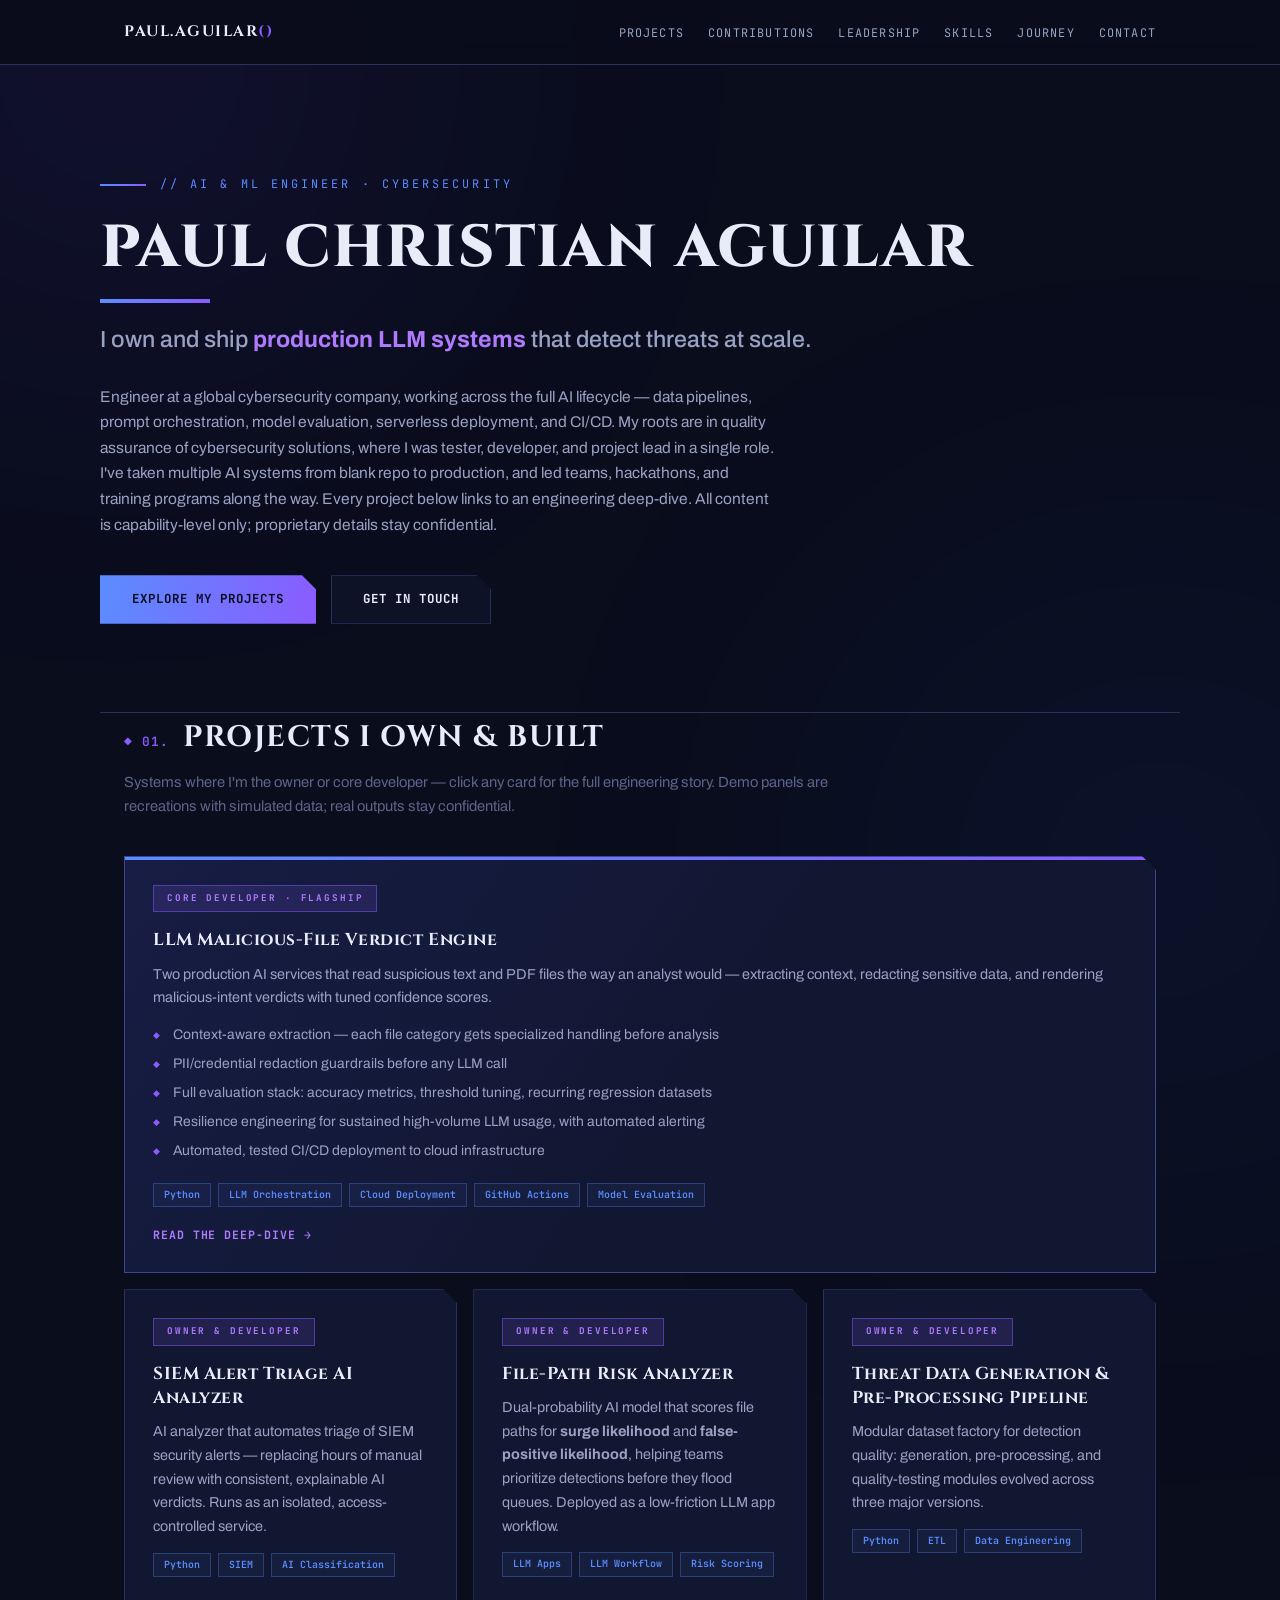
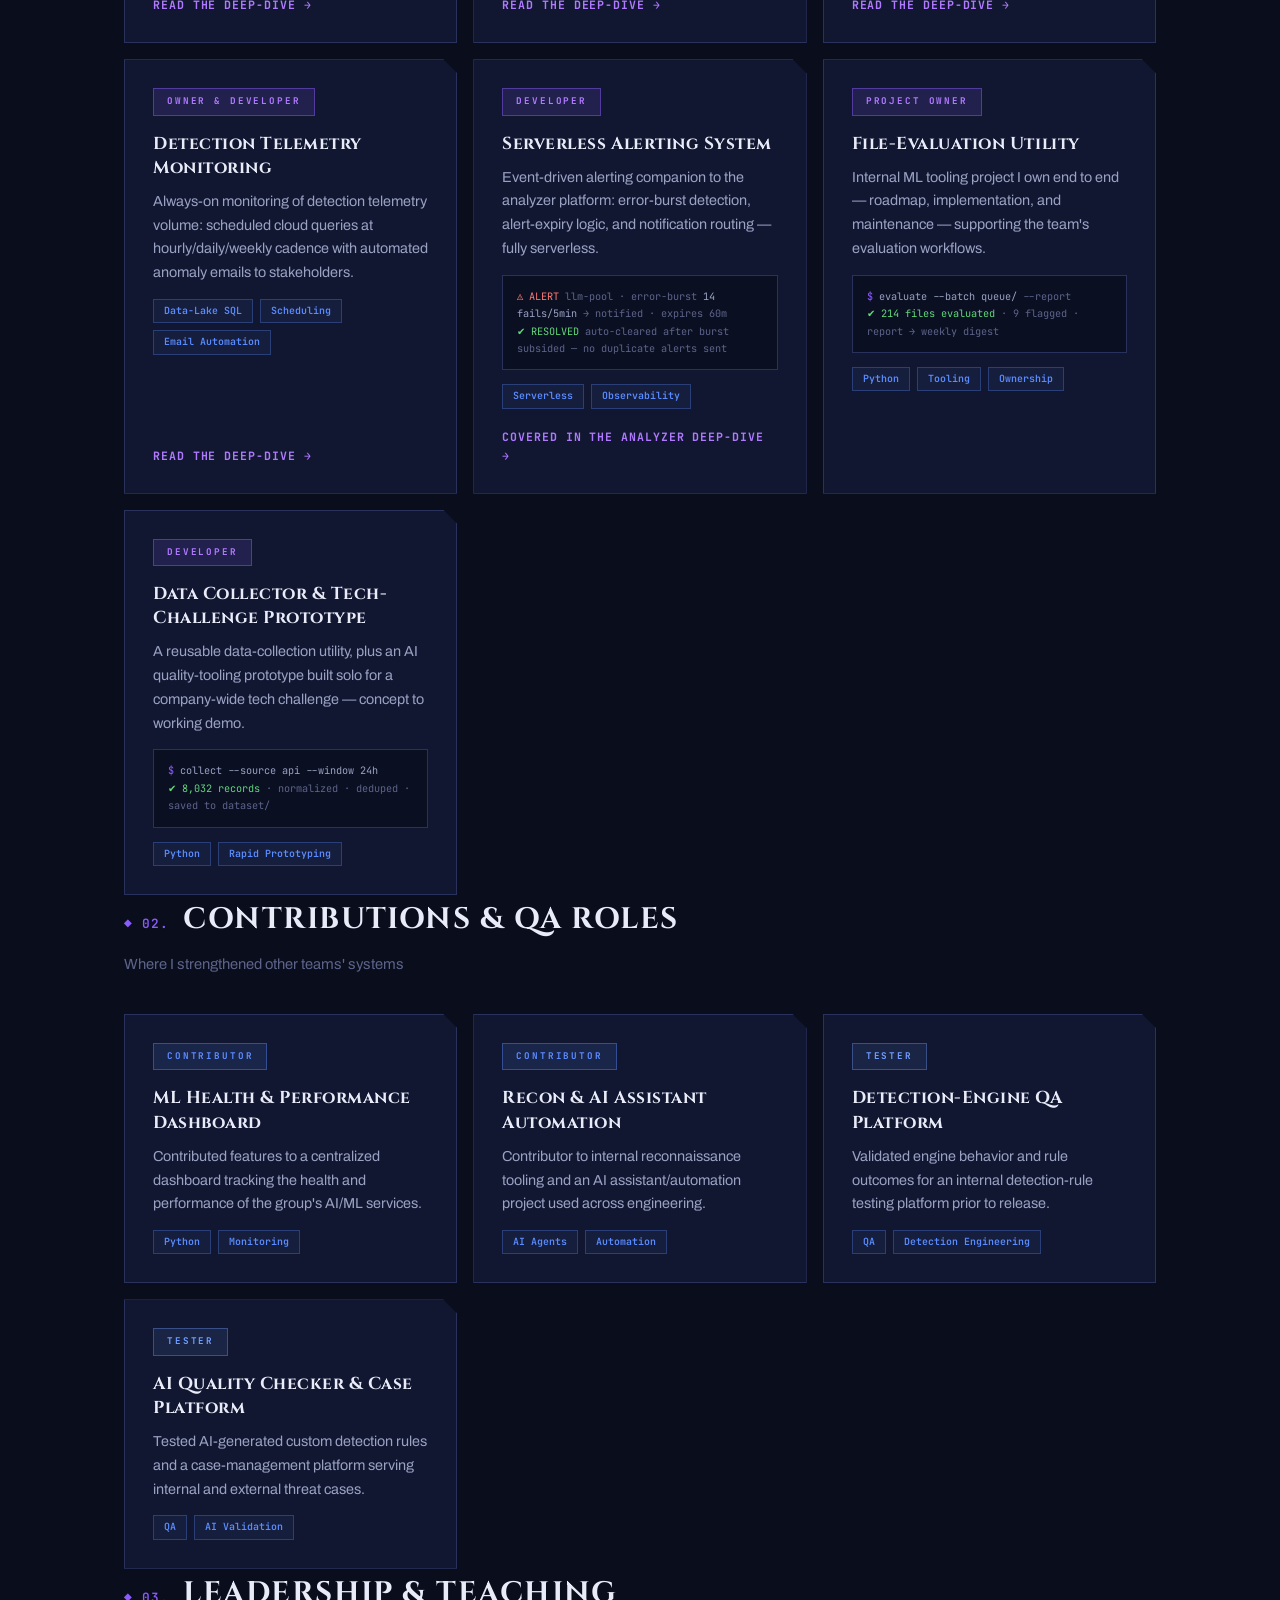
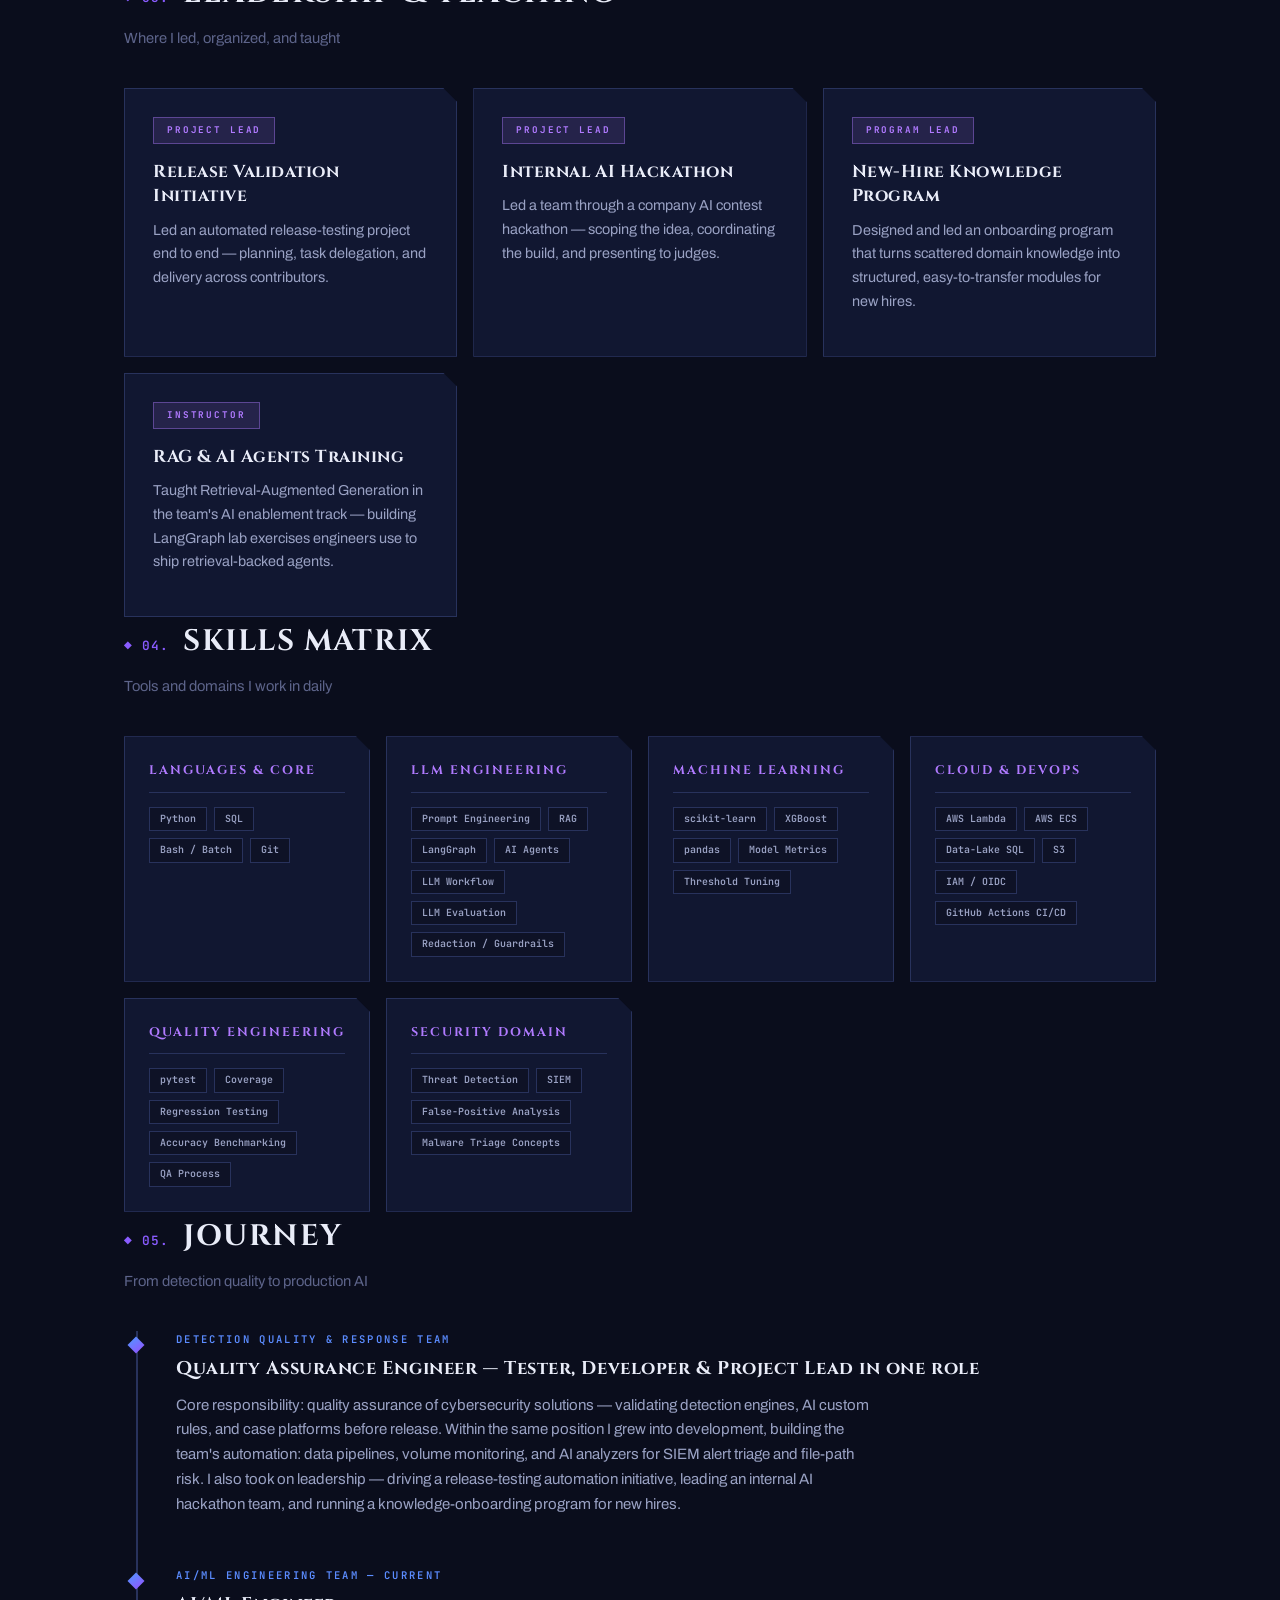
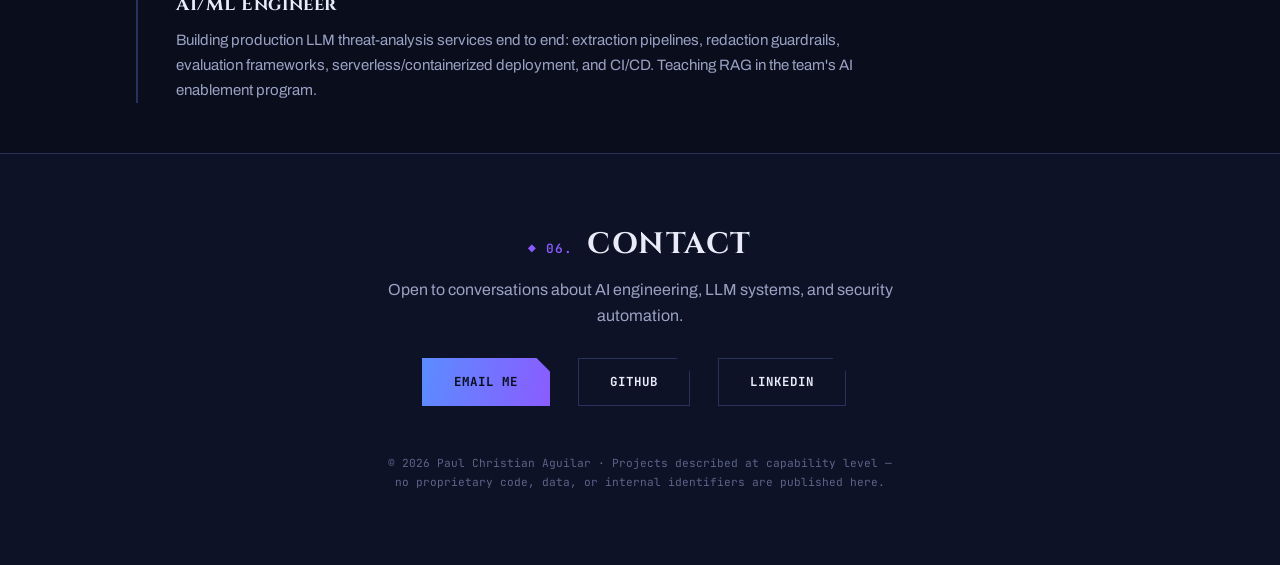
==== index.html @ 154b8bf7 "first-official-upload" ====
<!DOCTYPE html>
<html lang="en">
<head>
<meta charset="UTF-8">
<meta name="viewport" content="width=device-width, initial-scale=1.0">
<title>Paul Christian Aguilar — AI/ML Engineer</title>
<meta name="description" content="Portfolio of Paul Christian Aguilar — AI/ML Engineer specializing in production LLM systems, threat detection automation, and cloud engineering.">
<link rel="stylesheet" href="styles.css">
</head>
<body>
<div class="glow g1"></div><div class="glow g2"></div>

<nav><div class="wrap">
  <a class="logo" href="index.html">paul.aguilar<span>()</span></a>
  <ul>
    <li><a href="#owned">Projects</a></li>
    <li class="hide-m"><a href="#contrib">Contributions</a></li>
    <li><a href="#leadership">Leadership</a></li>
    <li class="hide-m"><a href="#skills">Skills</a></li>
    <li class="hide-m"><a href="#timeline">Journey</a></li>
    <li><a href="#contact">Contact</a></li>
  </ul>
</div></nav>

<header class="hero wrap">
  <p class="tag">// AI &amp; ML Engineer · Cybersecurity</p>
  <h1>Paul Christian Aguilar</h1>
  <p class="subtitle">I own and ship <b>production LLM systems</b> that detect threats at scale.</p>
  <p class="intro">Engineer at a global cybersecurity company, working across the full AI lifecycle — data pipelines, prompt orchestration, model evaluation, serverless deployment, and CI/CD. My roots are in quality assurance of cybersecurity solutions, where I was tester, developer, and project lead in a single role. I've taken multiple AI systems from blank repo to production, and led teams, hackathons, and training programs along the way. Every project below links to an engineering deep-dive. All content is capability-level only; proprietary details stay confidential.</p>
  <a class="btn primary" href="#owned">Explore My Projects</a>
  <a class="btn ghost" href="#contact">Get in Touch</a>
</header>

<section id="owned" class="wrap">
  <h2><span class="hash">01.</span> Projects I Own &amp; Built</h2>
  <p class="sec-sub">Systems where I'm the owner or core developer — click any card for the full engineering story. Demo panels are recreations with simulated data; real outputs stay confidential.</p>
  <div class="grid">

    <div class="card featured reveal">
      <span class="role owner">Core Developer · Flagship</span>
      <h3>LLM Malicious-File Verdict Engine</h3>
      <p>Two production AI services that read suspicious text and PDF files the way an analyst would — extracting context, redacting sensitive data, and rendering malicious-intent verdicts with tuned confidence scores.</p>
      <ul>
        <li>Context-aware extraction — each file category gets specialized handling before analysis</li>
        <li>PII/credential redaction guardrails before any LLM call</li>
        <li>Full evaluation stack: accuracy metrics, threshold tuning, recurring regression datasets</li>
        <li>Resilience engineering for sustained high-volume LLM usage, with automated alerting</li>
        <li>Automated, tested CI/CD deployment to cloud infrastructure</li>
      </ul>
      <div class="chips"><span class="chip">Python</span><span class="chip">LLM Orchestration</span><span class="chip">Cloud Deployment</span><span class="chip">GitHub Actions</span><span class="chip">Model Evaluation</span></div>
      <a class="more" href="projects/verdict-engine.html">Read the deep-dive →</a>
    </div>

    <div class="card reveal">
      <span class="role owner">Owner &amp; Developer</span>
      <h3>SIEM Alert Triage AI Analyzer</h3>
      <p>AI analyzer that automates triage of SIEM security alerts — replacing hours of manual review with consistent, explainable AI verdicts. Runs as an isolated, access-controlled service.</p>
      <div class="chips"><span class="chip">Python</span><span class="chip">SIEM</span><span class="chip">AI Classification</span></div>
      <a class="more" href="projects/alert-triage-ai.html">Read the deep-dive →</a>
    </div>

    <div class="card reveal">
      <span class="role owner">Owner &amp; Developer</span>
      <h3>File-Path Risk Analyzer</h3>
      <p>Dual-probability AI model that scores file paths for <b>surge likelihood</b> and <b>false-positive likelihood</b>, helping teams prioritize detections before they flood queues. Deployed as a low-friction LLM app workflow.</p>
      <div class="chips"><span class="chip">LLM Apps</span><span class="chip">LLM Workflow</span><span class="chip">Risk Scoring</span></div>
      <a class="more" href="projects/file-path-risk-analyzer.html">Read the deep-dive →</a>
    </div>

    <div class="card reveal">
      <span class="role owner">Owner &amp; Developer</span>
      <h3>Threat Data Generation &amp; Pre-Processing Pipeline</h3>
      <p>Modular dataset factory for detection quality: generation, pre-processing, and quality-testing modules evolved across three major versions.</p>
      <div class="chips"><span class="chip">Python</span><span class="chip">ETL</span><span class="chip">Data Engineering</span></div>
      <a class="more" href="projects/threat-data-pipeline.html">Read the deep-dive →</a>
    </div>

    <div class="card reveal">
      <span class="role owner">Owner &amp; Developer</span>
      <h3>Detection Telemetry Monitoring</h3>
      <p>Always-on monitoring of detection telemetry volume: scheduled cloud queries at hourly/daily/weekly cadence with automated anomaly emails to stakeholders.</p>
      <div class="chips"><span class="chip">Data-Lake SQL</span><span class="chip">Scheduling</span><span class="chip">Email Automation</span></div>
      <a class="more" href="projects/telemetry-monitoring.html">Read the deep-dive →</a>
    </div>

    <div class="card reveal">
      <span class="role owner">Developer</span>
      <h3>Serverless Alerting System</h3>
      <p>Event-driven alerting companion to the analyzer platform: error-burst detection, alert-expiry logic, and notification routing — fully serverless.</p>
      <div class="mini-mock"><span class="err">⚠ ALERT</span> <span class="c">llm-pool · error-burst</span> 14 fails/5min <span class="c">→ notified · expires 60m</span><br><span class="ok">✔ RESOLVED</span> <span class="c">auto-cleared after burst subsided — no duplicate alerts sent</span></div>
      <div class="chips"><span class="chip">Serverless</span><span class="chip">Observability</span></div>
      <a class="more" href="projects/verdict-engine.html#alerting">Covered in the analyzer deep-dive →</a>
    </div>

    <div class="card reveal">
      <span class="role owner">Project Owner</span>
      <h3>File-Evaluation Utility</h3>
      <p>Internal ML tooling project I own end to end — roadmap, implementation, and maintenance — supporting the team's evaluation workflows.</p>
      <div class="mini-mock"><span class="p">$</span> evaluate --batch queue/ <span class="c">--report</span><br><span class="ok">✔ 214 files evaluated</span> <span class="c">· 9 flagged · report → weekly digest</span></div>
      <div class="chips"><span class="chip">Python</span><span class="chip">Tooling</span><span class="chip">Ownership</span></div>
    </div>

    <div class="card reveal">
      <span class="role owner">Developer</span>
      <h3>Data Collector &amp; Tech-Challenge Prototype</h3>
      <p>A reusable data-collection utility, plus an AI quality-tooling prototype built solo for a company-wide tech challenge — concept to working demo.</p>
      <div class="mini-mock"><span class="p">$</span> collect --source api --window 24h<br><span class="ok">✔ 8,032 records</span> <span class="c">· normalized · deduped · saved to dataset/</span></div>
      <div class="chips"><span class="chip">Python</span><span class="chip">Rapid Prototyping</span></div>
    </div>
  </div>
</section>

<section id="contrib" class="wrap">
  <h2><span class="hash">02.</span> Contributions &amp; QA Roles</h2>
  <p class="sec-sub">Where I strengthened other teams' systems</p>
  <div class="grid">
    <div class="card reveal">
      <span class="role contrib">Contributor</span>
      <h3>ML Health &amp; Performance Dashboard</h3>
      <p>Contributed features to a centralized dashboard tracking the health and performance of the group's AI/ML services.</p>
      <div class="chips"><span class="chip">Python</span><span class="chip">Monitoring</span></div>
    </div>
    <div class="card reveal">
      <span class="role contrib">Contributor</span>
      <h3>Recon &amp; AI Assistant Automation</h3>
      <p>Contributor to internal reconnaissance tooling and an AI assistant/automation project used across engineering.</p>
      <div class="chips"><span class="chip">AI Agents</span><span class="chip">Automation</span></div>
    </div>
    <div class="card reveal">
      <span class="role qa">Tester</span>
      <h3>Detection-Engine QA Platform</h3>
      <p>Validated engine behavior and rule outcomes for an internal detection-rule testing platform prior to release.</p>
      <div class="chips"><span class="chip">QA</span><span class="chip">Detection Engineering</span></div>
    </div>
    <div class="card reveal">
      <span class="role qa">Tester</span>
      <h3>AI Quality Checker &amp; Case Platform</h3>
      <p>Tested AI-generated custom detection rules and a case-management platform serving internal and external threat cases.</p>
      <div class="chips"><span class="chip">QA</span><span class="chip">AI Validation</span></div>
    </div>
  </div>
</section>

<section id="leadership" class="wrap">
  <h2><span class="hash">03.</span> Leadership &amp; Teaching</h2>
  <p class="sec-sub">Where I led, organized, and taught</p>
  <div class="roles-grid">
    <div class="card reveal">
      <span class="role lead">Project Lead</span>
      <h3>Release Validation Initiative</h3>
      <p>Led an automated release-testing project end to end — planning, task delegation, and delivery across contributors.</p>
    </div>
    <div class="card reveal">
      <span class="role lead">Project Lead</span>
      <h3>Internal AI Hackathon</h3>
      <p>Led a team through a company AI contest hackathon — scoping the idea, coordinating the build, and presenting to judges.</p>
    </div>
    <div class="card reveal">
      <span class="role lead">Program Lead</span>
      <h3>New-Hire Knowledge Program</h3>
      <p>Designed and led an onboarding program that turns scattered domain knowledge into structured, easy-to-transfer modules for new hires.</p>
    </div>
    <div class="card reveal">
      <span class="role lead">Instructor</span>
      <h3>RAG &amp; AI Agents Training</h3>
      <p>Taught Retrieval-Augmented Generation in the team's AI enablement track — building LangGraph lab exercises engineers use to ship retrieval-backed agents.</p>
    </div>
  </div>
</section>

<section id="skills" class="wrap">
  <h2><span class="hash">04.</span> Skills Matrix</h2>
  <p class="sec-sub">Tools and domains I work in daily</p>
  <div class="skills-grid">
    <div class="skill-box reveal"><h3>Languages &amp; Core</h3><div class="chips"><span class="chip">Python</span><span class="chip">SQL</span><span class="chip">Bash / Batch</span><span class="chip">Git</span></div></div>
    <div class="skill-box reveal"><h3>LLM Engineering</h3><div class="chips"><span class="chip">Prompt Engineering</span><span class="chip">RAG</span><span class="chip">LangGraph</span><span class="chip">AI Agents</span><span class="chip">LLM Workflow</span><span class="chip">LLM Evaluation</span><span class="chip">Redaction / Guardrails</span></div></div>
    <div class="skill-box reveal"><h3>Machine Learning</h3><div class="chips"><span class="chip">scikit-learn</span><span class="chip">XGBoost</span><span class="chip">pandas</span><span class="chip">Model Metrics</span><span class="chip">Threshold Tuning</span></div></div>
    <div class="skill-box reveal"><h3>Cloud &amp; DevOps</h3><div class="chips"><span class="chip">AWS Lambda</span><span class="chip">AWS ECS</span><span class="chip">Data-Lake SQL</span><span class="chip">S3</span><span class="chip">IAM / OIDC</span><span class="chip">GitHub Actions CI/CD</span></div></div>
    <div class="skill-box reveal"><h3>Quality Engineering</h3><div class="chips"><span class="chip">pytest</span><span class="chip">Coverage</span><span class="chip">Regression Testing</span><span class="chip">Accuracy Benchmarking</span><span class="chip">QA Process</span></div></div>
    <div class="skill-box reveal"><h3>Security Domain</h3><div class="chips"><span class="chip">Threat Detection</span><span class="chip">SIEM</span><span class="chip">False-Positive Analysis</span><span class="chip">Malware Triage Concepts</span></div></div>
  </div>
</section>

<section id="timeline" class="wrap">
  <h2><span class="hash">05.</span> Journey</h2>
  <p class="sec-sub">From detection quality to production AI</p>
  <div class="timeline">
    <div class="t-item reveal">
      <p class="when">Detection Quality &amp; Response Team</p>
      <h3>Quality Assurance Engineer — Tester, Developer &amp; Project Lead in one role</h3>
      <p>Core responsibility: quality assurance of cybersecurity solutions — validating detection engines, AI custom rules, and case platforms before release. Within the same position I grew into development, building the team's automation: data pipelines, volume monitoring, and AI analyzers for SIEM alert triage and file-path risk. I also took on leadership — driving a release-testing automation initiative, leading an internal AI hackathon team, and running a knowledge-onboarding program for new hires.</p>
    </div>
    <div class="t-item reveal">
      <p class="when">AI/ML Engineering Team — Current</p>
      <h3>AI/ML Engineer</h3>
      <p>Building production LLM threat-analysis services end to end: extraction pipelines, redaction guardrails, evaluation frameworks, serverless/containerized deployment, and CI/CD. Teaching RAG in the team's AI enablement program.</p>
    </div>
  </div>
</section>

<footer id="contact"><div class="wrap">
  <h2><span class="hash">06.</span> Contact</h2>
  <p>Open to conversations about AI engineering, LLM systems, and security automation.</p>
  <div class="contact-links">
    <a class="btn primary" href="mailto:paulcdaguilar8910@gmail.com">Email Me</a>
    <a class="btn ghost" href="https://github.com/Paulygons10" target="_blank" rel="noopener">GitHub</a>
    <a class="btn ghost" href="https://www.linkedin.com/in/aguilar-paul-christian-d/" target="_blank" rel="noopener">LinkedIn</a>
  </div>
  <p class="fine">© 2026 Paul Christian Aguilar · Projects described at capability level — no proprietary code, data, or internal identifiers are published here.</p>
</div></footer>

<script>
  const obs = new IntersectionObserver((entries)=>{
    entries.forEach(e=>{ if(e.isIntersecting){ e.target.classList.add('show'); obs.unobserve(e.target);} });
  },{threshold:.12});
  document.querySelectorAll('.reveal').forEach(el=>obs.observe(el));
</script>
</body>
</html>
---- styles.css ----
/* ============================================================
   ARCANUM FORGE THEME — deep indigo & royal violet, engraved
   Cinzel display + Archivo body + JetBrains Mono.
   Fantasy-inspired but hard-edged: steel borders, chamfered
   corners, diamond marks. Professional first.
   ============================================================ */
@import url('https://fonts.googleapis.com/css2?family=Cinzel:wght@600;700;800&family=Archivo:wght@400;500;600;700&family=JetBrains+Mono:wght@400;600&display=swap');

:root{
  --bg:#0a0d1c; --bg2:#0e1226; --card:#111731; --card-hover:#161d3d;
  --line:#28325c; --border:#28325c; --text:#e9ecf8; --muted:#9aa2c4; --dim:#5d648a;
  --accent:#8a5cff; --accent2:#5b8cff; --accent3:#b07aff; --info:#6f9dff;
  --grad:linear-gradient(100deg,#5b8cff,#8a5cff);
  --display:'Cinzel',Georgia,serif;
  --body:'Archivo',-apple-system,BlinkMacSystemFont,'Segoe UI',Roboto,sans-serif;
  --mono:'JetBrains Mono','SFMono-Regular',Consolas,Menlo,monospace;
  --chamfer:polygon(0 0,calc(100% - 14px) 0,100% 14px,100% 100%,0 100%);
}
*{margin:0;padding:0;box-sizing:border-box}
html{scroll-behavior:smooth}
body{background-color:var(--bg);color:var(--text);font-family:var(--body);line-height:1.65;overflow-x:hidden}
.glow{display:block;position:fixed;width:600px;height:600px;border-radius:50%;filter:blur(170px);opacity:.1;pointer-events:none;z-index:0}
.glow.g1{background:#6b3fff;top:-240px;left:-180px}
.glow.g2{background:#1f4fd0;bottom:-280px;right:-180px}
.wrap{max-width:1080px;margin:0 auto;padding:0 24px;position:relative;z-index:1}
::selection{background:var(--accent);color:#0a0d1c}

nav{position:sticky;top:0;z-index:50;background:rgba(10,13,28,.92);backdrop-filter:blur(12px);border-bottom:1px solid var(--line)}
nav .wrap{display:flex;align-items:center;justify-content:space-between;height:64px}
.logo{font-family:var(--display);font-weight:700;color:var(--text);font-size:.95rem;text-decoration:none;letter-spacing:.1em;text-transform:uppercase}
.logo span{color:var(--accent)}
nav ul{display:flex;gap:24px;list-style:none}
nav a{color:var(--muted);text-decoration:none;font-size:.74rem;font-family:var(--mono);text-transform:uppercase;letter-spacing:.1em;transition:color .2s}
nav a:hover{color:var(--accent2)}

header.hero{padding:110px 0 80px;border-bottom:1px solid var(--line)}
.tag{font-family:var(--mono);color:var(--accent2);font-size:.74rem;letter-spacing:.26em;text-transform:uppercase;margin-bottom:22px;display:flex;align-items:center;gap:14px}
.tag::before{content:"";width:46px;height:2px;background:var(--grad);display:inline-block}
h1{font-family:var(--display);font-weight:800;font-size:clamp(2.2rem,5.8vw,3.7rem);line-height:1.06;margin-bottom:18px;letter-spacing:.02em;text-transform:uppercase}
h1::after{content:"";display:block;width:110px;height:4px;background:var(--grad);margin-top:20px}
.subtitle{font-size:clamp(1.05rem,2.4vw,1.45rem);color:var(--muted);margin-bottom:24px;font-weight:500}
.subtitle b{color:var(--accent3);font-weight:700}
.intro{max-width:680px;color:var(--muted);margin-bottom:38px;font-size:.97rem}
.btn{display:inline-block;padding:14px 32px;text-decoration:none;font-size:.78rem;font-weight:700;font-family:var(--mono);text-transform:uppercase;letter-spacing:.08em;transition:all .18s;margin-right:12px;margin-bottom:8px;clip-path:var(--chamfer)}
.btn.primary{background:var(--grad);color:#0a0d1c}
.btn.primary:hover{filter:brightness(1.15)}
.btn.ghost{background:var(--bg2);color:var(--text);box-shadow:inset 0 0 0 1px var(--line)}
.btn.ghost:hover{color:var(--accent2);box-shadow:inset 0 0 0 1px var(--accent2)}

section{padding:74px 0}
h2{font-family:var(--display);font-weight:700;font-size:clamp(1.4rem,3vw,1.85rem);letter-spacing:.05em;text-transform:uppercase;margin-bottom:8px;display:flex;align-items:baseline;gap:14px}
h2 .hash{color:var(--accent);font-family:var(--mono);font-weight:600;font-size:.8rem;letter-spacing:.08em}
h2 .hash::before{content:"◆ "}
.sec-sub{color:var(--dim);font-size:.92rem;margin-bottom:38px;max-width:720px}

.grid{display:grid;grid-template-columns:repeat(auto-fill,minmax(320px,1fr));gap:16px}
.card{background:var(--card);border:1px solid var(--line);padding:28px;transition:all .2s;position:relative;overflow:hidden;display:flex;flex-direction:column;clip-path:var(--chamfer)}
.card::before{content:"";position:absolute;inset:0 0 auto 0;height:3px;background:var(--grad);opacity:0;transition:opacity .2s}
.card:hover{background:var(--card-hover);border-color:#3b478a}
.card:hover::before{opacity:1}
.card.featured{grid-column:1 / -1;background:linear-gradient(125deg,#171d44,var(--card) 55%);border-color:#3b478a}
.card.featured::before{opacity:1}
.role{font-family:var(--mono);font-size:.58rem;font-weight:700;text-transform:uppercase;letter-spacing:.2em;padding:5px 13px;display:inline-block;margin-bottom:16px;align-self:flex-start}
.role.owner{background:rgba(138,92,255,.14);color:var(--accent3);border:1px solid rgba(138,92,255,.45)}
.role.lead{background:rgba(176,122,255,.12);color:var(--accent3);border:1px solid rgba(176,122,255,.4)}
.role.contrib{background:rgba(91,140,255,.12);color:var(--accent2);border:1px solid rgba(91,140,255,.4)}
.role.qa{background:rgba(111,157,255,.1);color:var(--info);border:1px solid rgba(111,157,255,.35)}
.card h3{font-family:var(--display);font-weight:700;font-size:1.08rem;letter-spacing:.03em;margin-bottom:10px;line-height:1.4}
.card p{color:var(--muted);font-size:.9rem;margin-bottom:14px}
.card ul{list-style:none;margin:0 0 14px}
.card ul li{color:var(--muted);font-size:.87rem;padding-left:20px;position:relative;margin-bottom:6px}
.card ul li::before{content:"◆";color:var(--accent);position:absolute;left:0;font-size:.55rem;top:.45em}
.chips{display:flex;flex-wrap:wrap;gap:7px}
.chip{font-family:var(--mono);font-size:.62rem;font-weight:600;color:var(--accent2);background:rgba(91,140,255,.06);border:1px solid rgba(91,140,255,.3);padding:3px 10px}
.card .more{margin-top:auto;padding-top:18px;font-size:.72rem;font-weight:700;font-family:var(--mono);text-transform:uppercase;letter-spacing:.08em;color:var(--accent3);text-decoration:none}
.card .more:hover{color:var(--accent2)}

.skills-grid{display:grid;grid-template-columns:repeat(auto-fill,minmax(240px,1fr));gap:16px}
.skill-box{background:var(--card);border:1px solid var(--line);padding:24px;clip-path:var(--chamfer)}
.skill-box h3{font-family:var(--display);font-size:.78rem;font-weight:700;letter-spacing:.16em;text-transform:uppercase;margin-bottom:14px;color:var(--accent3);border-bottom:1px solid var(--line);padding-bottom:10px}
.skill-box .chips .chip{color:var(--muted);background:var(--bg2);border-color:var(--line)}

.timeline{position:relative;margin-left:12px;padding-left:38px;border-left:2px solid var(--line)}
.t-item{position:relative;margin-bottom:50px}
.t-item::before{content:"";position:absolute;left:-46px;top:8px;width:12px;height:12px;background:var(--grad);transform:rotate(45deg)}
.t-item .when{font-family:var(--mono);font-size:.66rem;text-transform:uppercase;letter-spacing:.22em;color:var(--accent2);margin-bottom:6px;font-weight:600}
.t-item h3{font-family:var(--display);font-weight:700;font-size:1.15rem;margin-bottom:8px;letter-spacing:.03em}
.t-item p{color:var(--muted);font-size:.94rem;max-width:700px}

.roles-grid{display:grid;grid-template-columns:repeat(auto-fill,minmax(300px,1fr));gap:16px}

footer{border-top:1px solid var(--line);padding:66px 0 46px;text-align:center;background:var(--bg2)}
footer h2{justify-content:center}
footer p{color:var(--muted);max-width:520px;margin:0 auto 28px}
.contact-links{display:flex;gap:16px;justify-content:center;flex-wrap:wrap;margin-bottom:40px}
.fine{color:var(--dim);font-size:.7rem;font-family:var(--mono)}

/* ---------- project detail pages ---------- */
.crumb{font-family:var(--mono);font-size:.7rem;margin:36px 0 0;text-transform:uppercase;letter-spacing:.06em}
.crumb a{color:var(--accent2);text-decoration:none}
.crumb span{color:var(--dim)}
.proj-hero{padding:32px 0 34px;border-bottom:1px solid var(--line)}
.proj-hero h1{font-size:clamp(1.7rem,4.2vw,2.5rem)}
.proj-hero h1::after{width:90px;height:3px;margin-top:16px}
.proj-hero .lede{color:var(--muted);font-size:1.04rem;max-width:760px;margin:18px 0 24px;line-height:1.7}
.meta-row{display:flex;flex-wrap:wrap;gap:32px;margin-top:10px}
.meta-item .k{font-family:var(--mono);font-size:.58rem;text-transform:uppercase;letter-spacing:.22em;color:var(--dim);margin-bottom:2px;font-weight:600}
.meta-item .v{font-size:.9rem;color:var(--text);font-weight:600}
article{padding:20px 0 60px}
article h2{margin:48px 0 16px}
article h3{font-family:var(--display);font-weight:700;font-size:1rem;margin:28px 0 10px;color:var(--accent3);letter-spacing:.05em;text-transform:uppercase}
article p{color:var(--muted);max-width:780px;margin-bottom:14px}
article ul{list-style:none;margin:0 0 18px;max-width:780px}
article ul li{color:var(--muted);font-size:.94rem;padding-left:22px;position:relative;margin-bottom:8px}
article ul li::before{content:"◆";color:var(--accent);position:absolute;left:0;font-size:.55rem;top:.5em}
article ul li b{color:var(--text)}
article a{color:var(--accent2)}
.callout{background:linear-gradient(125deg,rgba(91,140,255,.08),rgba(138,92,255,.08));border:1px solid #3b478a;border-left:4px solid var(--accent);padding:22px 26px;max-width:780px;margin:24px 0;clip-path:var(--chamfer)}
.callout p{margin:0;font-size:.94rem;color:var(--text)}
.metrics{display:grid;grid-template-columns:repeat(auto-fit,minmax(160px,1fr));gap:14px;max-width:780px;margin:22px 0}
.metric{background:var(--card);border:1px solid var(--line);padding:18px;text-align:center;clip-path:var(--chamfer)}
.metric .num{font-size:1.5rem;font-weight:700;color:var(--accent3);font-family:var(--mono)}
.metric .lbl{font-size:.68rem;color:var(--dim);margin-top:4px;font-family:var(--mono);text-transform:uppercase}
.pager{display:flex;justify-content:space-between;gap:16px;border-top:1px solid var(--line);padding:28px 0 60px}
.pager a{color:var(--accent2);text-decoration:none;font-size:.8rem;font-weight:700;font-family:var(--mono);text-transform:uppercase;letter-spacing:.04em}
.pager a:hover{color:var(--accent3)}
.pager .dim{color:var(--dim);font-size:.62rem;display:block;font-weight:400}

/* ---------- demo panels: armored indigo screens ---------- */
.diagram{background:#0b0f22;border:1px solid var(--line);padding:24px;margin:26px 0;overflow-x:auto;clip-path:var(--chamfer)}
.diagram svg{display:block;margin:0 auto;min-width:640px}
.diagram figcaption{text-align:center;color:#5d648a;font-size:.72rem;font-family:var(--mono);margin-top:12px}

.mock{background:#0b0f22;border:1px solid var(--line);overflow:hidden;margin:26px 0;max-width:820px;font-family:var(--mono);box-shadow:0 22px 60px rgba(3,5,18,.65);clip-path:var(--chamfer)}
.mock-bar{display:flex;align-items:center;gap:6px;background:#101637;padding:10px 14px;border-bottom:1px solid var(--line)}
.mock-bar .dot{width:10px;height:10px;border-radius:50%;flex:none}
.dot.r{background:#ff5f57}.dot.y{background:#febc2e}.dot.g{background:#28c840}
.mock-bar .addr{margin-left:10px;background:#0b0f22;border:1px solid var(--line);padding:2px 12px;font-size:.64rem;color:#5d648a;white-space:nowrap;overflow:hidden;text-overflow:ellipsis}
.sim-tag{margin-left:auto;font-size:.56rem;letter-spacing:.12em;text-transform:uppercase;color:#b07aff;border:1px solid rgba(176,122,255,.45);padding:2px 8px;white-space:nowrap;font-weight:600}
.mock-body{padding:20px}
.mock-cap{color:var(--dim);font-size:.72rem;font-family:var(--mono);margin:-14px 0 26px;max-width:820px}

.v-head{display:flex;flex-wrap:wrap;align-items:center;gap:14px;margin-bottom:18px}
.v-file{color:#e9ecf8;font-size:.88rem;word-break:break-all}
.v-badge{font-size:.68rem;font-weight:700;letter-spacing:.1em;padding:4px 14px}
.v-badge.mal{background:rgba(255,95,87,.15);color:#ff7b73;border:1px solid rgba(255,95,87,.4)}
.v-badge.clean{background:rgba(40,200,64,.12);color:#5fd97a;border:1px solid rgba(40,200,64,.35)}
.v-badge.warn{background:rgba(255,209,102,.12);color:#ffd166;border:1px solid rgba(255,209,102,.35)}
.meter{margin-bottom:14px}
.meter .m-label{display:flex;justify-content:space-between;font-size:.68rem;color:#9aa2c4;margin-bottom:5px}
.meter .m-track{height:8px;background:#101637;border:1px solid var(--line);overflow:hidden}
.meter .m-fill{height:100%}
.m-fill.hi{background:linear-gradient(90deg,#ff8a5c,#ff5f57)}
.m-fill.mid{background:linear-gradient(90deg,#ffd166,#ffb347)}
.m-fill.lo{background:linear-gradient(90deg,#3fb98f,#62d9ae)}
.m-fill.blue{background:linear-gradient(90deg,#5b8cff,#8a5cff)}
.v-notes{background:#101637;border:1px solid var(--line);padding:14px 16px;font-size:.72rem;color:#9aa2c4;line-height:1.7}
.v-notes b{color:#e9ecf8}
.v-notes .hl{color:#ff7b73}
.v-notes .ok{color:#5fd97a}

.mock table{width:100%;border-collapse:collapse;font-size:.7rem}
.mock th{color:#5d648a;text-align:left;font-weight:700;padding:8px 10px;border-bottom:1px solid var(--line);text-transform:uppercase;font-size:.58rem;letter-spacing:.08em}
.mock td{color:#9aa2c4;padding:9px 10px;border-bottom:1px solid #171f45;vertical-align:top}
.mock td.c-text{color:#e9ecf8}
.pill{font-size:.58rem;font-weight:700;padding:2px 9px;white-space:nowrap}
.pill.tp{background:rgba(255,95,87,.14);color:#ff7b73}
.pill.fp{background:rgba(40,200,64,.12);color:#5fd97a}
.pill.rev{background:rgba(255,209,102,.12);color:#ffd166}
.pill.run{background:rgba(91,140,255,.12);color:#6f9dff}

.term{background:#060919;padding:16px 18px;font-size:.7rem;line-height:1.85;overflow-x:auto}
.term .p{color:#8a5cff}
.term .c{color:#5d648a}
.term .w{color:#e9ecf8}
.term .ok{color:#5fd97a}
.term .warn{color:#ffd166}
.term .err{color:#ff7b73}

.stat-row{display:grid;grid-template-columns:repeat(auto-fit,minmax(120px,1fr));gap:12px;margin-bottom:18px}
.stat{background:#101637;border:1px solid var(--line);padding:12px;text-align:center}
.stat .n{font-size:1.2rem;font-weight:700;color:#b07aff;font-family:var(--mono)}
.stat .n.red{color:#ff7b73}
.stat .n.blue{color:#6f9dff}
.stat .n.warn{color:#ffd166}
.stat .l{font-size:.58rem;color:#5d648a;text-transform:uppercase;letter-spacing:.08em;margin-top:3px}

.email-mock{background:#101637;border:1px solid var(--line);overflow:hidden;font-size:.72rem}
.email-mock .eh{padding:12px 16px;border-bottom:1px solid var(--line);color:#9aa2c4}
.email-mock .eh b{color:#e9ecf8}
.email-mock .eb{padding:14px 16px;color:#9aa2c4;line-height:1.8}
.email-mock .eb .hl{color:#b07aff}

.mini-mock{background:#0b0f22;border:1px solid var(--line);padding:12px 14px;margin-bottom:14px;font-family:var(--mono);font-size:.64rem;line-height:1.7;color:#9aa2c4}
.mini-mock .ok{color:#5fd97a}.mini-mock .warn{color:#ffd166}.mini-mock .err{color:#ff7b73}.mini-mock .p{color:#8a5cff}.mini-mock .c{color:#5d648a}

.reveal{opacity:0;transform:translateY(24px);transition:opacity .6s ease,transform .6s ease}
.reveal.show{opacity:1;transform:none}
@media(max-width:640px){nav ul{gap:14px}nav ul li.hide-m{display:none}.sim-tag{display:none}}
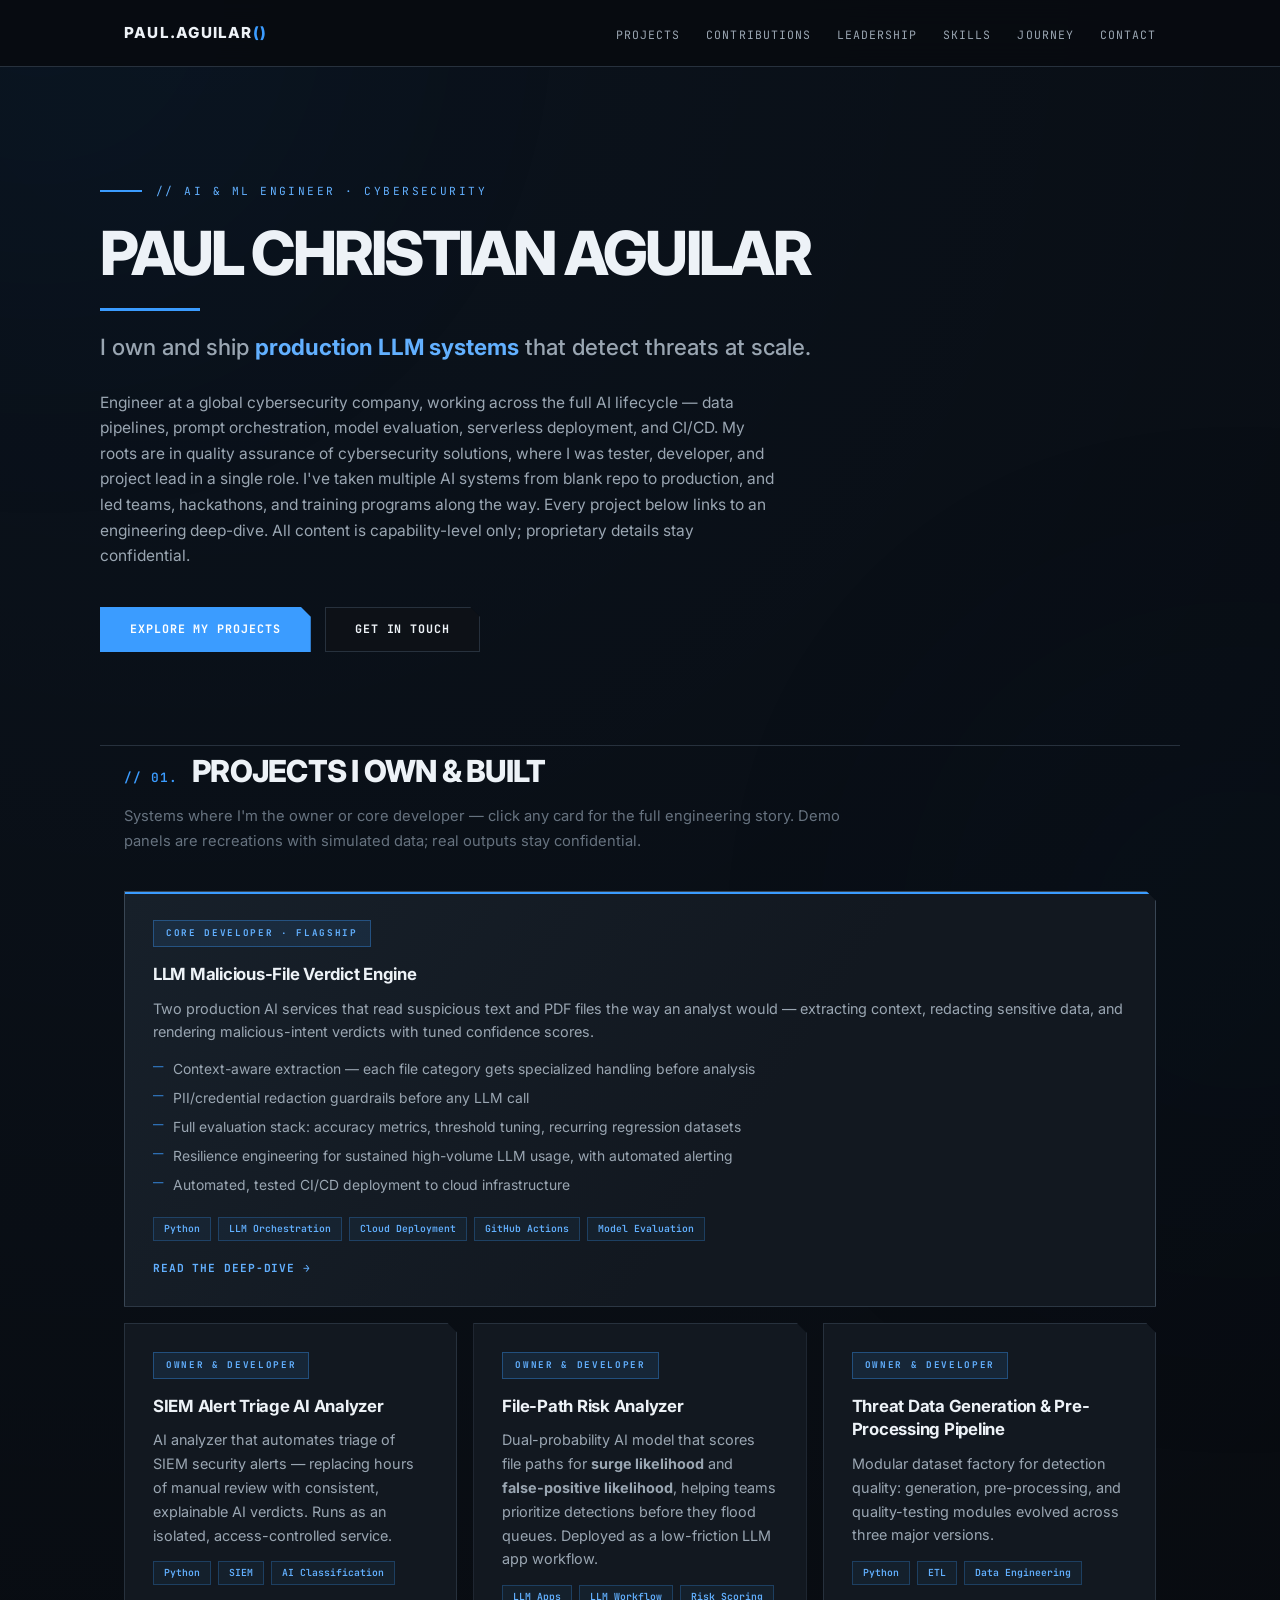
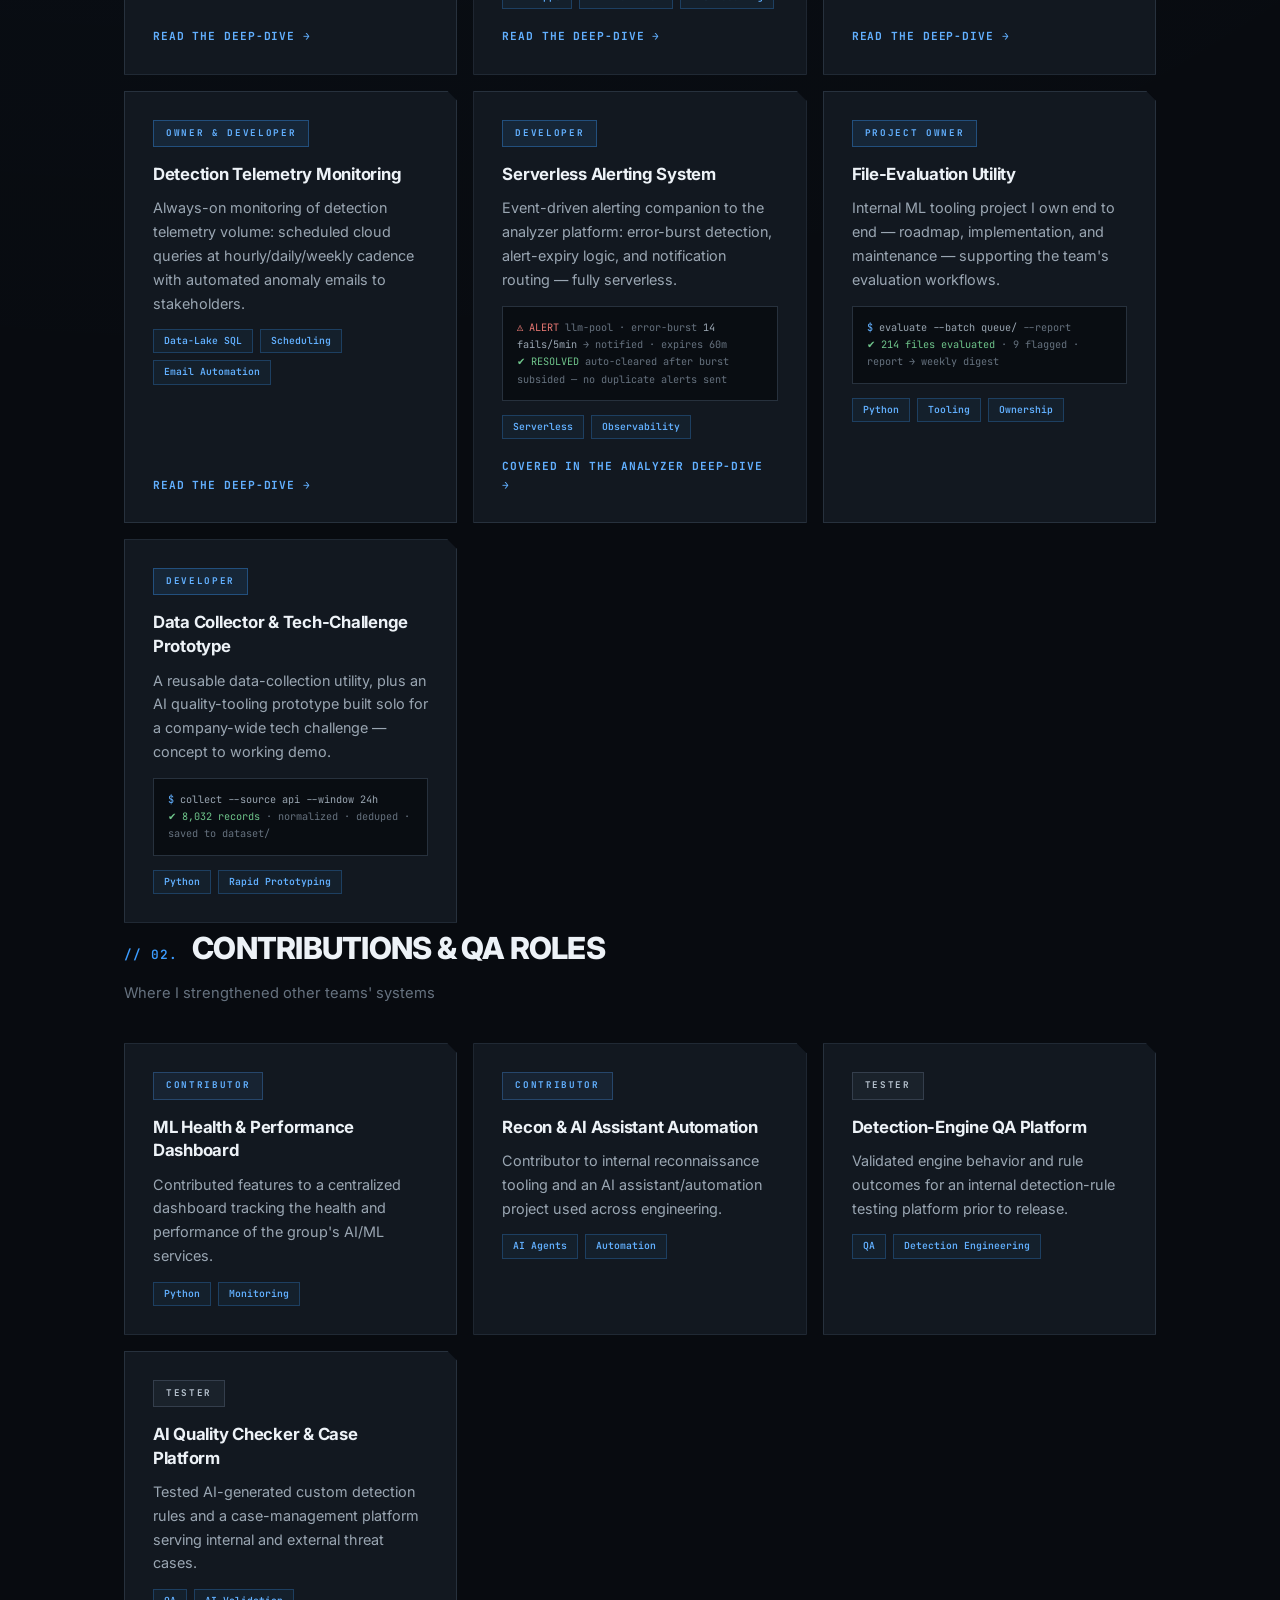
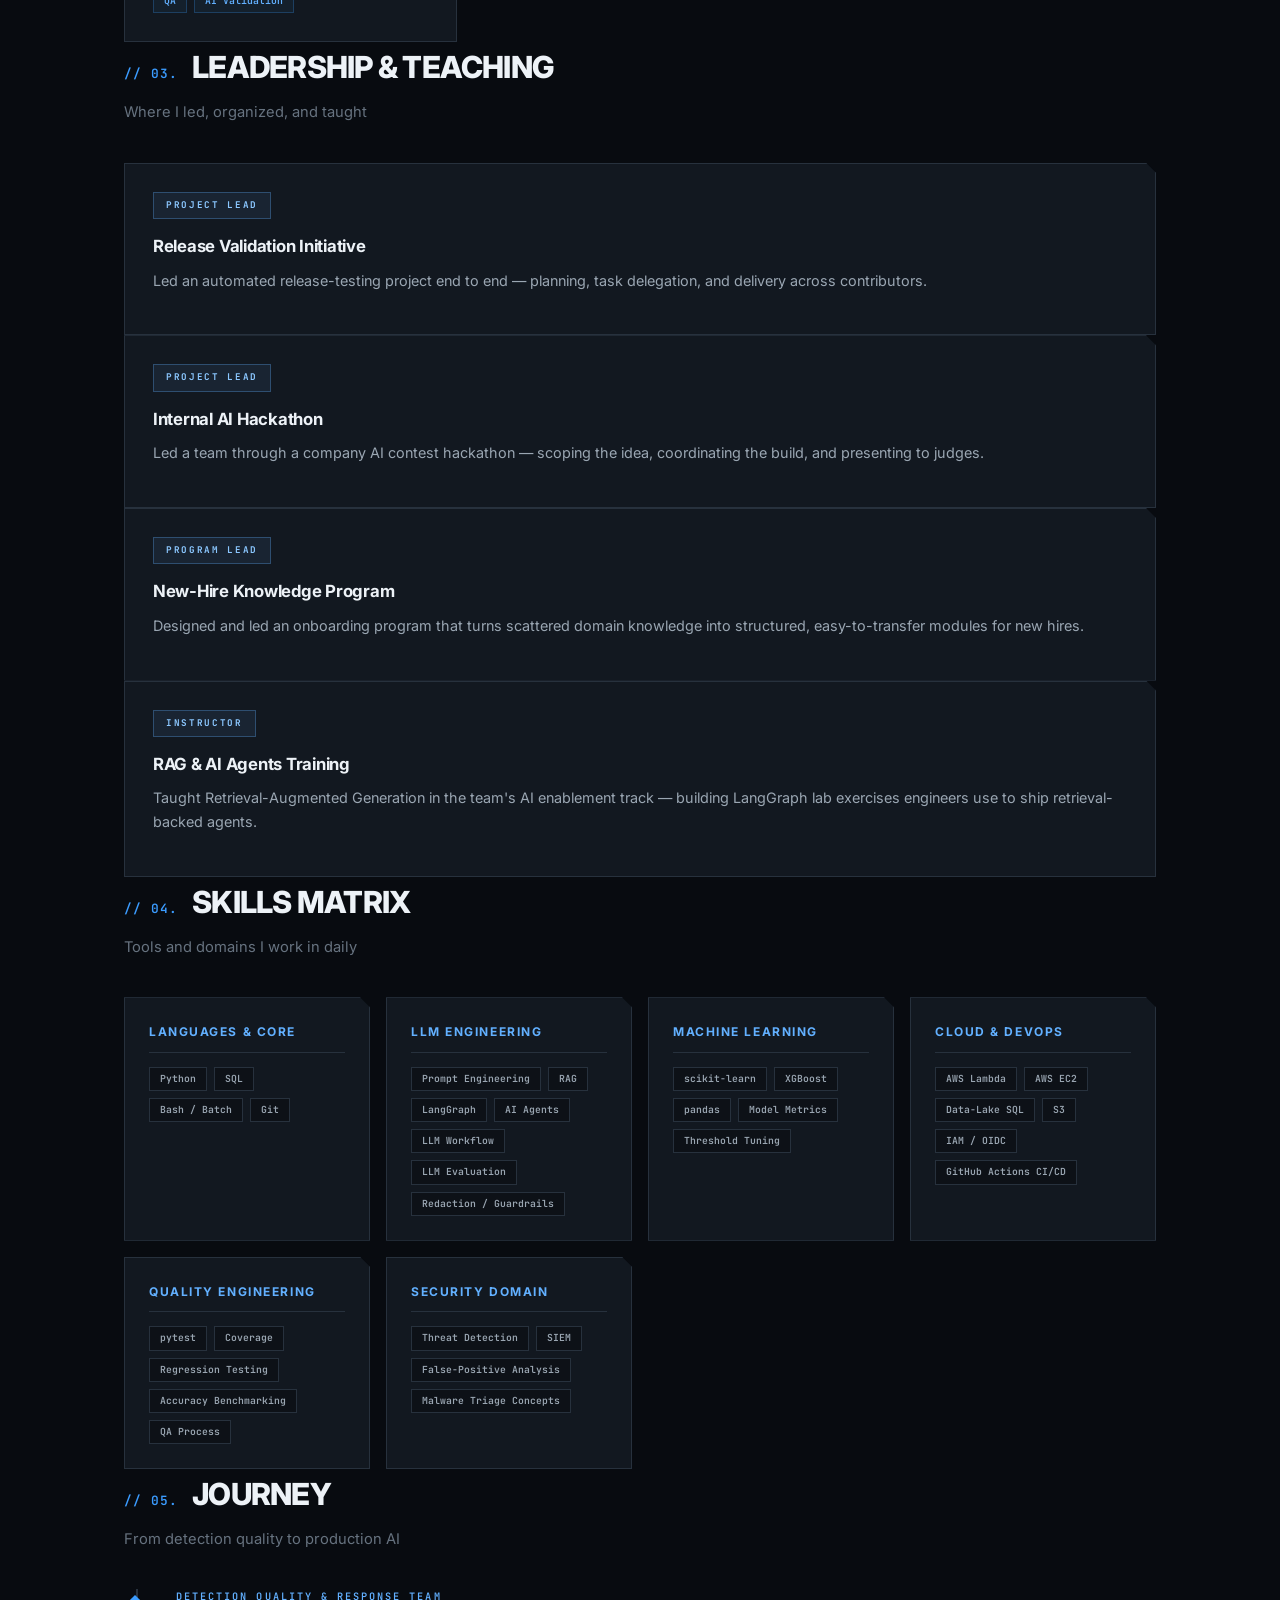
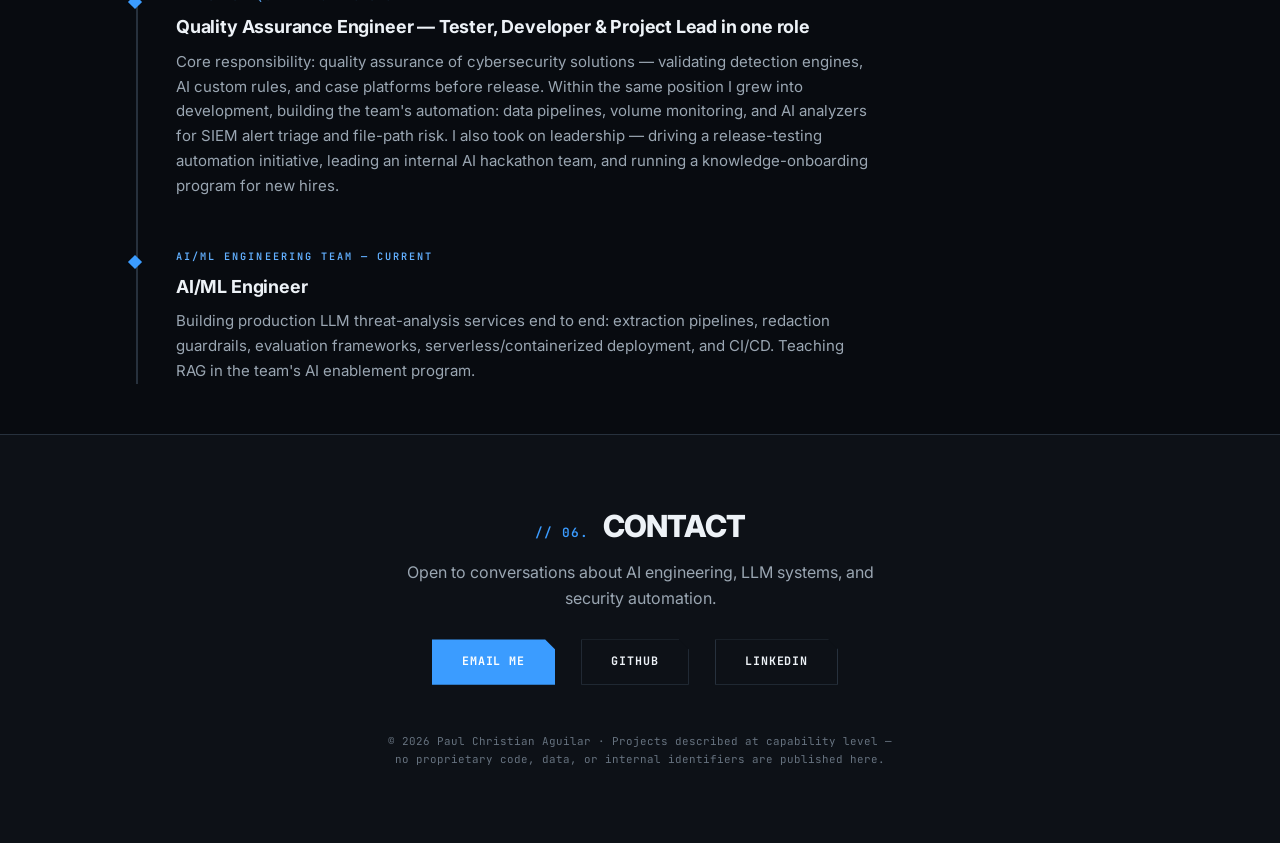
==== commit daec3e49: "Update index.html" ====
--- a/index.html
+++ b/index.html
@@ -175,7 +175,7 @@
     <div class="skill-box reveal"><h3>Languages &amp; Core</h3><div class="chips"><span class="chip">Python</span><span class="chip">SQL</span><span class="chip">Bash / Batch</span><span class="chip">Git</span></div></div>
     <div class="skill-box reveal"><h3>LLM Engineering</h3><div class="chips"><span class="chip">Prompt Engineering</span><span class="chip">RAG</span><span class="chip">LangGraph</span><span class="chip">AI Agents</span><span class="chip">LLM Workflow</span><span class="chip">LLM Evaluation</span><span class="chip">Redaction / Guardrails</span></div></div>
     <div class="skill-box reveal"><h3>Machine Learning</h3><div class="chips"><span class="chip">scikit-learn</span><span class="chip">XGBoost</span><span class="chip">pandas</span><span class="chip">Model Metrics</span><span class="chip">Threshold Tuning</span></div></div>
-    <div class="skill-box reveal"><h3>Cloud &amp; DevOps</h3><div class="chips"><span class="chip">AWS Lambda</span><span class="chip">AWS ECS</span><span class="chip">Data-Lake SQL</span><span class="chip">S3</span><span class="chip">IAM / OIDC</span><span class="chip">GitHub Actions CI/CD</span></div></div>
+    <div class="skill-box reveal"><h3>Cloud &amp; DevOps</h3><div class="chips"><span class="chip">AWS Lambda</span><span class="chip">AWS EC2</span><span class="chip">Data-Lake SQL</span><span class="chip">S3</span><span class="chip">IAM / OIDC</span><span class="chip">GitHub Actions CI/CD</span></div></div>
     <div class="skill-box reveal"><h3>Quality Engineering</h3><div class="chips"><span class="chip">pytest</span><span class="chip">Coverage</span><span class="chip">Regression Testing</span><span class="chip">Accuracy Benchmarking</span><span class="chip">QA Process</span></div></div>
     <div class="skill-box reveal"><h3>Security Domain</h3><div class="chips"><span class="chip">Threat Detection</span><span class="chip">SIEM</span><span class="chip">False-Positive Analysis</span><span class="chip">Malware Triage Concepts</span></div></div>
   </div>
--- a/styles.css
+++ b/styles.css
@@ -1,199 +1,1754 @@
 /* ============================================================
-   ARCANUM FORGE THEME — deep indigo & royal violet, engraved
-   Cinzel display + Archivo body + JetBrains Mono.
-   Fantasy-inspired but hard-edged: steel borders, chamfered
-   corners, diamond marks. Professional first.
-   ============================================================ */
-@import url('https://fonts.googleapis.com/css2?family=Cinzel:wght@600;700;800&family=Archivo:wght@400;500;600;700&family=JetBrains+Mono:wght@400;600&display=swap');
-
-:root{
-  --bg:#0a0d1c; --bg2:#0e1226; --card:#111731; --card-hover:#161d3d;
-  --line:#28325c; --border:#28325c; --text:#e9ecf8; --muted:#9aa2c4; --dim:#5d648a;
-  --accent:#8a5cff; --accent2:#5b8cff; --accent3:#b07aff; --info:#6f9dff;
-  --grad:linear-gradient(100deg,#5b8cff,#8a5cff);
-  --display:'Cinzel',Georgia,serif;
-  --body:'Archivo',-apple-system,BlinkMacSystemFont,'Segoe UI',Roboto,sans-serif;
-  --mono:'JetBrains Mono','SFMono-Regular',Consolas,Menlo,monospace;
-  --chamfer:polygon(0 0,calc(100% - 14px) 0,100% 14px,100% 100%,0 100%);
-}
-*{margin:0;padding:0;box-sizing:border-box}
-html{scroll-behavior:smooth}
-body{background-color:var(--bg);color:var(--text);font-family:var(--body);line-height:1.65;overflow-x:hidden}
-.glow{display:block;position:fixed;width:600px;height:600px;border-radius:50%;filter:blur(170px);opacity:.1;pointer-events:none;z-index:0}
-.glow.g1{background:#6b3fff;top:-240px;left:-180px}
-.glow.g2{background:#1f4fd0;bottom:-280px;right:-180px}
-.wrap{max-width:1080px;margin:0 auto;padding:0 24px;position:relative;z-index:1}
-::selection{background:var(--accent);color:#0a0d1c}
-
-nav{position:sticky;top:0;z-index:50;background:rgba(10,13,28,.92);backdrop-filter:blur(12px);border-bottom:1px solid var(--line)}
-nav .wrap{display:flex;align-items:center;justify-content:space-between;height:64px}
-.logo{font-family:var(--display);font-weight:700;color:var(--text);font-size:.95rem;text-decoration:none;letter-spacing:.1em;text-transform:uppercase}
-.logo span{color:var(--accent)}
-nav ul{display:flex;gap:24px;list-style:none}
-nav a{color:var(--muted);text-decoration:none;font-size:.74rem;font-family:var(--mono);text-transform:uppercase;letter-spacing:.1em;transition:color .2s}
-nav a:hover{color:var(--accent2)}
-
-header.hero{padding:110px 0 80px;border-bottom:1px solid var(--line)}
-.tag{font-family:var(--mono);color:var(--accent2);font-size:.74rem;letter-spacing:.26em;text-transform:uppercase;margin-bottom:22px;display:flex;align-items:center;gap:14px}
-.tag::before{content:"";width:46px;height:2px;background:var(--grad);display:inline-block}
-h1{font-family:var(--display);font-weight:800;font-size:clamp(2.2rem,5.8vw,3.7rem);line-height:1.06;margin-bottom:18px;letter-spacing:.02em;text-transform:uppercase}
-h1::after{content:"";display:block;width:110px;height:4px;background:var(--grad);margin-top:20px}
-.subtitle{font-size:clamp(1.05rem,2.4vw,1.45rem);color:var(--muted);margin-bottom:24px;font-weight:500}
-.subtitle b{color:var(--accent3);font-weight:700}
-.intro{max-width:680px;color:var(--muted);margin-bottom:38px;font-size:.97rem}
-.btn{display:inline-block;padding:14px 32px;text-decoration:none;font-size:.78rem;font-weight:700;font-family:var(--mono);text-transform:uppercase;letter-spacing:.08em;transition:all .18s;margin-right:12px;margin-bottom:8px;clip-path:var(--chamfer)}
-.btn.primary{background:var(--grad);color:#0a0d1c}
-.btn.primary:hover{filter:brightness(1.15)}
-.btn.ghost{background:var(--bg2);color:var(--text);box-shadow:inset 0 0 0 1px var(--line)}
-.btn.ghost:hover{color:var(--accent2);box-shadow:inset 0 0 0 1px var(--accent2)}
-
-section{padding:74px 0}
-h2{font-family:var(--display);font-weight:700;font-size:clamp(1.4rem,3vw,1.85rem);letter-spacing:.05em;text-transform:uppercase;margin-bottom:8px;display:flex;align-items:baseline;gap:14px}
-h2 .hash{color:var(--accent);font-family:var(--mono);font-weight:600;font-size:.8rem;letter-spacing:.08em}
-h2 .hash::before{content:"◆ "}
-.sec-sub{color:var(--dim);font-size:.92rem;margin-bottom:38px;max-width:720px}
-
-.grid{display:grid;grid-template-columns:repeat(auto-fill,minmax(320px,1fr));gap:16px}
-.card{background:var(--card);border:1px solid var(--line);padding:28px;transition:all .2s;position:relative;overflow:hidden;display:flex;flex-direction:column;clip-path:var(--chamfer)}
-.card::before{content:"";position:absolute;inset:0 0 auto 0;height:3px;background:var(--grad);opacity:0;transition:opacity .2s}
-.card:hover{background:var(--card-hover);border-color:#3b478a}
-.card:hover::before{opacity:1}
-.card.featured{grid-column:1 / -1;background:linear-gradient(125deg,#171d44,var(--card) 55%);border-color:#3b478a}
-.card.featured::before{opacity:1}
-.role{font-family:var(--mono);font-size:.58rem;font-weight:700;text-transform:uppercase;letter-spacing:.2em;padding:5px 13px;display:inline-block;margin-bottom:16px;align-self:flex-start}
-.role.owner{background:rgba(138,92,255,.14);color:var(--accent3);border:1px solid rgba(138,92,255,.45)}
-.role.lead{background:rgba(176,122,255,.12);color:var(--accent3);border:1px solid rgba(176,122,255,.4)}
-.role.contrib{background:rgba(91,140,255,.12);color:var(--accent2);border:1px solid rgba(91,140,255,.4)}
-.role.qa{background:rgba(111,157,255,.1);color:var(--info);border:1px solid rgba(111,157,255,.35)}
-.card h3{font-family:var(--display);font-weight:700;font-size:1.08rem;letter-spacing:.03em;margin-bottom:10px;line-height:1.4}
-.card p{color:var(--muted);font-size:.9rem;margin-bottom:14px}
-.card ul{list-style:none;margin:0 0 14px}
-.card ul li{color:var(--muted);font-size:.87rem;padding-left:20px;position:relative;margin-bottom:6px}
-.card ul li::before{content:"◆";color:var(--accent);position:absolute;left:0;font-size:.55rem;top:.45em}
-.chips{display:flex;flex-wrap:wrap;gap:7px}
-.chip{font-family:var(--mono);font-size:.62rem;font-weight:600;color:var(--accent2);background:rgba(91,140,255,.06);border:1px solid rgba(91,140,255,.3);padding:3px 10px}
-.card .more{margin-top:auto;padding-top:18px;font-size:.72rem;font-weight:700;font-family:var(--mono);text-transform:uppercase;letter-spacing:.08em;color:var(--accent3);text-decoration:none}
-.card .more:hover{color:var(--accent2)}
-
-.skills-grid{display:grid;grid-template-columns:repeat(auto-fill,minmax(240px,1fr));gap:16px}
-.skill-box{background:var(--card);border:1px solid var(--line);padding:24px;clip-path:var(--chamfer)}
-.skill-box h3{font-family:var(--display);font-size:.78rem;font-weight:700;letter-spacing:.16em;text-transform:uppercase;margin-bottom:14px;color:var(--accent3);border-bottom:1px solid var(--line);padding-bottom:10px}
-.skill-box .chips .chip{color:var(--muted);background:var(--bg2);border-color:var(--line)}
-
-.timeline{position:relative;margin-left:12px;padding-left:38px;border-left:2px solid var(--line)}
-.t-item{position:relative;margin-bottom:50px}
-.t-item::before{content:"";position:absolute;left:-46px;top:8px;width:12px;height:12px;background:var(--grad);transform:rotate(45deg)}
-.t-item .when{font-family:var(--mono);font-size:.66rem;text-transform:uppercase;letter-spacing:.22em;color:var(--accent2);margin-bottom:6px;font-weight:600}
-.t-item h3{font-family:var(--display);font-weight:700;font-size:1.15rem;margin-bottom:8px;letter-spacing:.03em}
-.t-item p{color:var(--muted);font-size:.94rem;max-width:700px}
-
-.roles-grid{display:grid;grid-template-columns:repeat(auto-fill,minmax(300px,1fr));gap:16px}
-
-footer{border-top:1px solid var(--line);padding:66px 0 46px;text-align:center;background:var(--bg2)}
-footer h2{justify-content:center}
-footer p{color:var(--muted);max-width:520px;margin:0 auto 28px}
-.contact-links{display:flex;gap:16px;justify-content:center;flex-wrap:wrap;margin-bottom:40px}
-.fine{color:var(--dim);font-size:.7rem;font-family:var(--mono)}
-
-/* ---------- project detail pages ---------- */
-.crumb{font-family:var(--mono);font-size:.7rem;margin:36px 0 0;text-transform:uppercase;letter-spacing:.06em}
-.crumb a{color:var(--accent2);text-decoration:none}
-.crumb span{color:var(--dim)}
-.proj-hero{padding:32px 0 34px;border-bottom:1px solid var(--line)}
-.proj-hero h1{font-size:clamp(1.7rem,4.2vw,2.5rem)}
-.proj-hero h1::after{width:90px;height:3px;margin-top:16px}
-.proj-hero .lede{color:var(--muted);font-size:1.04rem;max-width:760px;margin:18px 0 24px;line-height:1.7}
-.meta-row{display:flex;flex-wrap:wrap;gap:32px;margin-top:10px}
-.meta-item .k{font-family:var(--mono);font-size:.58rem;text-transform:uppercase;letter-spacing:.22em;color:var(--dim);margin-bottom:2px;font-weight:600}
-.meta-item .v{font-size:.9rem;color:var(--text);font-weight:600}
-article{padding:20px 0 60px}
-article h2{margin:48px 0 16px}
-article h3{font-family:var(--display);font-weight:700;font-size:1rem;margin:28px 0 10px;color:var(--accent3);letter-spacing:.05em;text-transform:uppercase}
-article p{color:var(--muted);max-width:780px;margin-bottom:14px}
-article ul{list-style:none;margin:0 0 18px;max-width:780px}
-article ul li{color:var(--muted);font-size:.94rem;padding-left:22px;position:relative;margin-bottom:8px}
-article ul li::before{content:"◆";color:var(--accent);position:absolute;left:0;font-size:.55rem;top:.5em}
-article ul li b{color:var(--text)}
-article a{color:var(--accent2)}
-.callout{background:linear-gradient(125deg,rgba(91,140,255,.08),rgba(138,92,255,.08));border:1px solid #3b478a;border-left:4px solid var(--accent);padding:22px 26px;max-width:780px;margin:24px 0;clip-path:var(--chamfer)}
-.callout p{margin:0;font-size:.94rem;color:var(--text)}
-.metrics{display:grid;grid-template-columns:repeat(auto-fit,minmax(160px,1fr));gap:14px;max-width:780px;margin:22px 0}
-.metric{background:var(--card);border:1px solid var(--line);padding:18px;text-align:center;clip-path:var(--chamfer)}
-.metric .num{font-size:1.5rem;font-weight:700;color:var(--accent3);font-family:var(--mono)}
-.metric .lbl{font-size:.68rem;color:var(--dim);margin-top:4px;font-family:var(--mono);text-transform:uppercase}
-.pager{display:flex;justify-content:space-between;gap:16px;border-top:1px solid var(--line);padding:28px 0 60px}
-.pager a{color:var(--accent2);text-decoration:none;font-size:.8rem;font-weight:700;font-family:var(--mono);text-transform:uppercase;letter-spacing:.04em}
-.pager a:hover{color:var(--accent3)}
-.pager .dim{color:var(--dim);font-size:.62rem;display:block;font-weight:400}
-
-/* ---------- demo panels: armored indigo screens ---------- */
-.diagram{background:#0b0f22;border:1px solid var(--line);padding:24px;margin:26px 0;overflow-x:auto;clip-path:var(--chamfer)}
-.diagram svg{display:block;margin:0 auto;min-width:640px}
-.diagram figcaption{text-align:center;color:#5d648a;font-size:.72rem;font-family:var(--mono);margin-top:12px}
-
-.mock{background:#0b0f22;border:1px solid var(--line);overflow:hidden;margin:26px 0;max-width:820px;font-family:var(--mono);box-shadow:0 22px 60px rgba(3,5,18,.65);clip-path:var(--chamfer)}
-.mock-bar{display:flex;align-items:center;gap:6px;background:#101637;padding:10px 14px;border-bottom:1px solid var(--line)}
-.mock-bar .dot{width:10px;height:10px;border-radius:50%;flex:none}
-.dot.r{background:#ff5f57}.dot.y{background:#febc2e}.dot.g{background:#28c840}
-.mock-bar .addr{margin-left:10px;background:#0b0f22;border:1px solid var(--line);padding:2px 12px;font-size:.64rem;color:#5d648a;white-space:nowrap;overflow:hidden;text-overflow:ellipsis}
-.sim-tag{margin-left:auto;font-size:.56rem;letter-spacing:.12em;text-transform:uppercase;color:#b07aff;border:1px solid rgba(176,122,255,.45);padding:2px 8px;white-space:nowrap;font-weight:600}
-.mock-body{padding:20px}
-.mock-cap{color:var(--dim);font-size:.72rem;font-family:var(--mono);margin:-14px 0 26px;max-width:820px}
-
-.v-head{display:flex;flex-wrap:wrap;align-items:center;gap:14px;margin-bottom:18px}
-.v-file{color:#e9ecf8;font-size:.88rem;word-break:break-all}
-.v-badge{font-size:.68rem;font-weight:700;letter-spacing:.1em;padding:4px 14px}
-.v-badge.mal{background:rgba(255,95,87,.15);color:#ff7b73;border:1px solid rgba(255,95,87,.4)}
-.v-badge.clean{background:rgba(40,200,64,.12);color:#5fd97a;border:1px solid rgba(40,200,64,.35)}
-.v-badge.warn{background:rgba(255,209,102,.12);color:#ffd166;border:1px solid rgba(255,209,102,.35)}
-.meter{margin-bottom:14px}
-.meter .m-label{display:flex;justify-content:space-between;font-size:.68rem;color:#9aa2c4;margin-bottom:5px}
-.meter .m-track{height:8px;background:#101637;border:1px solid var(--line);overflow:hidden}
-.meter .m-fill{height:100%}
-.m-fill.hi{background:linear-gradient(90deg,#ff8a5c,#ff5f57)}
-.m-fill.mid{background:linear-gradient(90deg,#ffd166,#ffb347)}
-.m-fill.lo{background:linear-gradient(90deg,#3fb98f,#62d9ae)}
-.m-fill.blue{background:linear-gradient(90deg,#5b8cff,#8a5cff)}
-.v-notes{background:#101637;border:1px solid var(--line);padding:14px 16px;font-size:.72rem;color:#9aa2c4;line-height:1.7}
-.v-notes b{color:#e9ecf8}
-.v-notes .hl{color:#ff7b73}
-.v-notes .ok{color:#5fd97a}
-
-.mock table{width:100%;border-collapse:collapse;font-size:.7rem}
-.mock th{color:#5d648a;text-align:left;font-weight:700;padding:8px 10px;border-bottom:1px solid var(--line);text-transform:uppercase;font-size:.58rem;letter-spacing:.08em}
-.mock td{color:#9aa2c4;padding:9px 10px;border-bottom:1px solid #171f45;vertical-align:top}
-.mock td.c-text{color:#e9ecf8}
-.pill{font-size:.58rem;font-weight:700;padding:2px 9px;white-space:nowrap}
-.pill.tp{background:rgba(255,95,87,.14);color:#ff7b73}
-.pill.fp{background:rgba(40,200,64,.12);color:#5fd97a}
-.pill.rev{background:rgba(255,209,102,.12);color:#ffd166}
-.pill.run{background:rgba(91,140,255,.12);color:#6f9dff}
-
-.term{background:#060919;padding:16px 18px;font-size:.7rem;line-height:1.85;overflow-x:auto}
-.term .p{color:#8a5cff}
-.term .c{color:#5d648a}
-.term .w{color:#e9ecf8}
-.term .ok{color:#5fd97a}
-.term .warn{color:#ffd166}
-.term .err{color:#ff7b73}
-
-.stat-row{display:grid;grid-template-columns:repeat(auto-fit,minmax(120px,1fr));gap:12px;margin-bottom:18px}
-.stat{background:#101637;border:1px solid var(--line);padding:12px;text-align:center}
-.stat .n{font-size:1.2rem;font-weight:700;color:#b07aff;font-family:var(--mono)}
-.stat .n.red{color:#ff7b73}
-.stat .n.blue{color:#6f9dff}
-.stat .n.warn{color:#ffd166}
-.stat .l{font-size:.58rem;color:#5d648a;text-transform:uppercase;letter-spacing:.08em;margin-top:3px}
-
-.email-mock{background:#101637;border:1px solid var(--line);overflow:hidden;font-size:.72rem}
-.email-mock .eh{padding:12px 16px;border-bottom:1px solid var(--line);color:#9aa2c4}
-.email-mock .eh b{color:#e9ecf8}
-.email-mock .eb{padding:14px 16px;color:#9aa2c4;line-height:1.8}
-.email-mock .eb .hl{color:#b07aff}
-
-.mini-mock{background:#0b0f22;border:1px solid var(--line);padding:12px 14px;margin-bottom:14px;font-family:var(--mono);font-size:.64rem;line-height:1.7;color:#9aa2c4}
-.mini-mock .ok{color:#5fd97a}.mini-mock .warn{color:#ffd166}.mini-mock .err{color:#ff7b73}.mini-mock .p{color:#8a5cff}.mini-mock .c{color:#5d648a}
-
-.reveal{opacity:0;transform:translateY(24px);transition:opacity .6s ease,transform .6s ease}
-.reveal.show{opacity:1;transform:none}
-@media(max-width:640px){nav ul{gap:14px}nav ul li.hide-m{display:none}.sim-tag{display:none}}
+   PROFESSIONAL DARK / INDUSTRIAL THEME
+   Masculine • Technical • Modern • Cybersecurity / AI
+   ============================================================ */
+
+@import url('https://fonts.googleapis.com/css2?family=Inter:wght@400;500;600;700;800&family=JetBrains+Mono:wght@400;500;600;700&display=swap');
+
+:root {
+  /* ---------- Core Colors ---------- */
+  --bg: #080b10;
+  --bg2: #0d1117;
+  --bg3: #11161d;
+
+  --card: #121820;
+  --card-hover: #171f29;
+
+  --line: #27313d;
+  --border: #303b48;
+
+  --text: #edf2f7;
+  --muted: #9aa6b2;
+  --dim: #66727f;
+
+  /* ---------- Accent ---------- */
+  --accent: #3b9cff;
+  --accent2: #62b0ff;
+  --accent3: #8bc7ff;
+  --info: #4da3ff;
+
+  --accent-dark: #1769aa;
+
+  /* ---------- Gradients ---------- */
+  --grad: linear-gradient(
+    100deg,
+    #287fd1,
+    #3b9cff
+  );
+
+  /* ---------- Typography ---------- */
+  --display: 'Inter',
+    -apple-system,
+    BlinkMacSystemFont,
+    'Segoe UI',
+    sans-serif;
+
+  --body: 'Inter',
+    -apple-system,
+    BlinkMacSystemFont,
+    'Segoe UI',
+    Roboto,
+    sans-serif;
+
+  --mono: 'JetBrains Mono',
+    'SFMono-Regular',
+    Consolas,
+    Menlo,
+    monospace;
+
+  /* ---------- Geometry ---------- */
+  --chamfer: polygon(
+    0 0,
+    calc(100% - 10px) 0,
+    100% 10px,
+    100% 100%,
+    0 100%
+  );
+}
+
+
+/* ============================================================
+   BASE
+   ============================================================ */
+
+* {
+  margin: 0;
+  padding: 0;
+  box-sizing: border-box;
+}
+
+html {
+  scroll-behavior: smooth;
+}
+
+body {
+  background:
+    radial-gradient(
+      circle at 15% 0%,
+      rgba(59, 156, 255, 0.055),
+      transparent 35%
+    ),
+    var(--bg);
+
+  color: var(--text);
+
+  font-family: var(--body);
+  line-height: 1.65;
+
+  overflow-x: hidden;
+}
+
+.glow {
+  display: block;
+  position: fixed;
+
+  width: 520px;
+  height: 520px;
+
+  border-radius: 50%;
+
+  filter: blur(180px);
+  opacity: .055;
+
+  pointer-events: none;
+  z-index: 0;
+}
+
+.glow.g1 {
+  background: #1479d4;
+  top: -260px;
+  left: -220px;
+}
+
+.glow.g2 {
+  background: #1b4f7e;
+  bottom: -300px;
+  right: -220px;
+}
+
+.wrap {
+  max-width: 1080px;
+  margin: 0 auto;
+  padding: 0 24px;
+
+  position: relative;
+  z-index: 1;
+}
+
+::selection {
+  background: var(--accent);
+  color: #ffffff;
+}
+
+
+/* ============================================================
+   NAVIGATION
+   ============================================================ */
+
+nav {
+  position: sticky;
+  top: 0;
+  z-index: 50;
+
+  background: rgba(8, 11, 16, .94);
+
+  backdrop-filter: blur(14px);
+
+  border-bottom: 1px solid var(--line);
+}
+
+nav .wrap {
+  display: flex;
+  align-items: center;
+  justify-content: space-between;
+
+  height: 66px;
+}
+
+.logo {
+  font-family: var(--display);
+
+  font-weight: 800;
+
+  color: var(--text);
+
+  font-size: .95rem;
+
+  text-decoration: none;
+
+  letter-spacing: .08em;
+
+  text-transform: uppercase;
+}
+
+.logo span {
+  color: var(--accent);
+}
+
+nav ul {
+  display: flex;
+  gap: 26px;
+
+  list-style: none;
+}
+
+nav a {
+  color: var(--muted);
+
+  text-decoration: none;
+
+  font-size: .72rem;
+
+  font-family: var(--mono);
+
+  text-transform: uppercase;
+
+  letter-spacing: .09em;
+
+  transition: color .2s ease;
+}
+
+nav a:hover {
+  color: var(--accent2);
+}
+
+
+/* ============================================================
+   HERO
+   ============================================================ */
+
+header.hero {
+  padding: 115px 0 85px;
+
+  border-bottom: 1px solid var(--line);
+}
+
+.tag {
+  font-family: var(--mono);
+
+  color: var(--accent2);
+
+  font-size: .7rem;
+
+  letter-spacing: .22em;
+
+  text-transform: uppercase;
+
+  margin-bottom: 22px;
+
+  display: flex;
+  align-items: center;
+
+  gap: 14px;
+}
+
+.tag::before {
+  content: "";
+
+  width: 42px;
+  height: 2px;
+
+  background: var(--accent);
+
+  display: inline-block;
+}
+
+h1 {
+  font-family: var(--display);
+
+  font-weight: 800;
+
+  font-size: clamp(
+    2.3rem,
+    5.8vw,
+    3.8rem
+  );
+
+  line-height: 1.04;
+
+  margin-bottom: 18px;
+
+  letter-spacing: -.045em;
+
+  text-transform: uppercase;
+}
+
+h1::after {
+  content: "";
+
+  display: block;
+
+  width: 100px;
+  height: 3px;
+
+  background: var(--accent);
+
+  margin-top: 22px;
+}
+
+.subtitle {
+  font-size: clamp(
+    1.05rem,
+    2.4vw,
+    1.4rem
+  );
+
+  color: var(--muted);
+
+  margin-bottom: 24px;
+
+  font-weight: 500;
+}
+
+.subtitle b {
+  color: var(--accent2);
+
+  font-weight: 700;
+}
+
+.intro {
+  max-width: 680px;
+
+  color: var(--muted);
+
+  margin-bottom: 38px;
+
+  font-size: .97rem;
+}
+
+
+/* ============================================================
+   BUTTONS
+   ============================================================ */
+
+.btn {
+  display: inline-block;
+
+  padding: 13px 30px;
+
+  text-decoration: none;
+
+  font-size: .73rem;
+
+  font-weight: 700;
+
+  font-family: var(--mono);
+
+  text-transform: uppercase;
+
+  letter-spacing: .08em;
+
+  transition:
+    background .2s ease,
+    border-color .2s ease,
+    transform .2s ease;
+
+  clip-path: var(--chamfer);
+
+  margin-right: 10px;
+  margin-bottom: 8px;
+}
+
+.btn:hover {
+  transform: translateY(-2px);
+}
+
+.btn.primary {
+  background: var(--accent);
+
+  color: #ffffff;
+}
+
+.btn.primary:hover {
+  background: var(--accent2);
+}
+
+.btn.ghost {
+  background: var(--bg2);
+
+  color: var(--text);
+
+  box-shadow:
+    inset 0 0 0 1px var(--line);
+}
+
+.btn.ghost:hover {
+  color: var(--accent2);
+
+  box-shadow:
+    inset 0 0 0 1px var(--accent);
+}
+
+
+/* ============================================================
+   SECTIONS
+   ============================================================ */
+
+section {
+  padding: 76px 0;
+}
+
+h2 {
+  font-family: var(--display);
+
+  font-weight: 800;
+
+  font-size: clamp(
+    1.45rem,
+    3vw,
+    1.9rem
+  );
+
+  letter-spacing: -.025em;
+
+  text-transform: uppercase;
+
+  margin-bottom: 8px;
+
+  display: flex;
+
+  align-items: baseline;
+
+  gap: 14px;
+}
+
+h2 .hash {
+  color: var(--accent);
+
+  font-family: var(--mono);
+
+  font-weight: 600;
+
+  font-size: .8rem;
+
+  letter-spacing: .08em;
+}
+
+h2 .hash::before {
+  content: "// ";
+}
+
+.sec-sub {
+  color: var(--dim);
+
+  font-size: .92rem;
+
+  margin-bottom: 38px;
+
+  max-width: 720px;
+}
+
+
+/* ============================================================
+   CARDS
+   ============================================================ */
+
+.grid {
+  display: grid;
+
+  grid-template-columns:
+    repeat(
+      auto-fill,
+      minmax(320px, 1fr)
+    );
+
+  gap: 16px;
+}
+
+.card {
+  background: var(--card);
+
+  border: 1px solid var(--line);
+
+  padding: 28px;
+
+  transition:
+    background .2s ease,
+    border-color .2s ease,
+    transform .2s ease;
+
+  position: relative;
+
+  overflow: hidden;
+
+  display: flex;
+
+  flex-direction: column;
+
+  clip-path: var(--chamfer);
+}
+
+.card::before {
+  content: "";
+
+  position: absolute;
+
+  inset: 0 0 auto 0;
+
+  height: 2px;
+
+  background: var(--accent);
+
+  opacity: 0;
+
+  transition: opacity .2s ease;
+}
+
+.card:hover {
+  background: var(--card-hover);
+
+  border-color: #3d4b5b;
+
+  transform: translateY(-2px);
+}
+
+.card:hover::before {
+  opacity: 1;
+}
+
+.card.featured {
+  grid-column: 1 / -1;
+
+  background:
+    linear-gradient(
+      125deg,
+      #17202a,
+      var(--card) 60%
+    );
+
+  border-color: #394654;
+}
+
+.card.featured::before {
+  opacity: 1;
+}
+
+
+/* ============================================================
+   ROLE BADGES
+   ============================================================ */
+
+.role {
+  font-family: var(--mono);
+
+  font-size: .58rem;
+
+  font-weight: 700;
+
+  text-transform: uppercase;
+
+  letter-spacing: .18em;
+
+  padding: 5px 12px;
+
+  display: inline-block;
+
+  margin-bottom: 16px;
+
+  align-self: flex-start;
+}
+
+.role.owner {
+  background: rgba(59, 156, 255, .10);
+
+  color: var(--accent2);
+
+  border: 1px solid rgba(59, 156, 255, .35);
+}
+
+.role.lead {
+  background: rgba(98, 176, 255, .08);
+
+  color: var(--accent3);
+
+  border: 1px solid rgba(98, 176, 255, .30);
+}
+
+.role.contrib {
+  background: rgba(77, 163, 255, .08);
+
+  color: var(--accent2);
+
+  border: 1px solid rgba(77, 163, 255, .28);
+}
+
+.role.qa {
+  background: rgba(100, 116, 139, .10);
+
+  color: #b4c0cc;
+
+  border: 1px solid rgba(100, 116, 139, .35);
+}
+
+
+/* ============================================================
+   CARD CONTENT
+   ============================================================ */
+
+.card h3 {
+  font-family: var(--display);
+
+  font-weight: 700;
+
+  font-size: 1.05rem;
+
+  letter-spacing: -.015em;
+
+  margin-bottom: 10px;
+
+  line-height: 1.4;
+}
+
+.card p {
+  color: var(--muted);
+
+  font-size: .9rem;
+
+  margin-bottom: 14px;
+}
+
+.card ul {
+  list-style: none;
+
+  margin: 0 0 14px;
+}
+
+.card ul li {
+  color: var(--muted);
+
+  font-size: .87rem;
+
+  padding-left: 20px;
+
+  position: relative;
+
+  margin-bottom: 6px;
+}
+
+.card ul li::before {
+  content: "—";
+
+  color: var(--accent);
+
+  position: absolute;
+
+  left: 0;
+
+  font-size: .65rem;
+}
+
+.chips {
+  display: flex;
+
+  flex-wrap: wrap;
+
+  gap: 7px;
+}
+
+.chip {
+  font-family: var(--mono);
+
+  font-size: .61rem;
+
+  font-weight: 600;
+
+  color: var(--accent2);
+
+  background: rgba(59, 156, 255, .055);
+
+  border: 1px solid rgba(59, 156, 255, .25);
+
+  padding: 3px 10px;
+}
+
+.card .more {
+  margin-top: auto;
+
+  padding-top: 18px;
+
+  font-size: .7rem;
+
+  font-weight: 700;
+
+  font-family: var(--mono);
+
+  text-transform: uppercase;
+
+  letter-spacing: .08em;
+
+  color: var(--accent2);
+
+  text-decoration: none;
+}
+
+.card .more:hover {
+  color: var(--accent3);
+}
+
+
+/* ============================================================
+   SKILLS
+   ============================================================ */
+
+.skills-grid {
+  display: grid;
+
+  grid-template-columns:
+    repeat(
+      auto-fill,
+      minmax(240px, 1fr)
+    );
+
+  gap: 16px;
+}
+
+.skill-box {
+  background: var(--card);
+
+  border: 1px solid var(--line);
+
+  padding: 24px;
+
+  clip-path: var(--chamfer);
+}
+
+.skill-box h3 {
+  font-family: var(--display);
+
+  font-size: .75rem;
+
+  font-weight: 700;
+
+  letter-spacing: .13em;
+
+  text-transform: uppercase;
+
+  margin-bottom: 14px;
+
+  color: var(--accent2);
+
+  border-bottom: 1px solid var(--line);
+
+  padding-bottom: 10px;
+}
+
+.skill-box .chips .chip {
+  color: var(--muted);
+
+  background: var(--bg2);
+
+  border-color: var(--line);
+}
+
+
+/* ============================================================
+   TIMELINE
+   ============================================================ */
+
+.timeline {
+  position: relative;
+
+  margin-left: 12px;
+
+  padding-left: 38px;
+
+  border-left: 2px solid var(--line);
+}
+
+.t-item {
+  position: relative;
+
+  margin-bottom: 50px;
+}
+
+.t-item::before {
+  content: "";
+
+  position: absolute;
+
+  left: -46px;
+
+  top: 8px;
+
+  width: 10px;
+
+  height: 10px;
+
+  background: var(--accent);
+
+  transform: rotate(45deg);
+}
+
+.t-item .when {
+  font-family: var(--mono);
+
+  font-size: .64rem;
+
+  text-transform: uppercase;
+
+  letter-spacing: .20em;
+
+  color: var(--accent2);
+
+  margin-bottom: 6px;
+
+  font-weight: 600;
+}
+
+.t-item h3 {
+  font-family: var(--display);
+
+  font-weight: 700;
+
+  font-size: 1.12rem;
+
+  margin-bottom: 8px;
+
+  letter-spacing: -.01em;
+}
+
+.t-item p {
+  color: var(--muted);
+
+  font-size: .94rem;
+
+  max-width: 700px;
+}
+
+
+/* ============================================================
+   FOOTER
+   ============================================================ */
+
+footer {
+  border-top: 1px solid var(--line);
+
+  padding: 66px 0 46px;
+
+  text-align: center;
+
+  background: var(--bg2);
+}
+
+footer h2 {
+  justify-content: center;
+}
+
+footer p {
+  color: var(--muted);
+
+  max-width: 520px;
+
+  margin: 0 auto 28px;
+}
+
+.contact-links {
+  display: flex;
+
+  gap: 16px;
+
+  justify-content: center;
+
+  flex-wrap: wrap;
+
+  margin-bottom: 40px;
+}
+
+.fine {
+  color: var(--dim);
+
+  font-size: .68rem;
+
+  font-family: var(--mono);
+}
+
+
+/* ============================================================
+   PROJECT DETAIL PAGES
+   ============================================================ */
+
+.crumb {
+  font-family: var(--mono);
+
+  font-size: .68rem;
+
+  margin: 36px 0 0;
+
+  text-transform: uppercase;
+
+  letter-spacing: .06em;
+}
+
+.crumb a {
+  color: var(--accent2);
+
+  text-decoration: none;
+}
+
+.crumb span {
+  color: var(--dim);
+}
+
+.proj-hero {
+  padding: 32px 0 34px;
+
+  border-bottom: 1px solid var(--line);
+}
+
+.proj-hero h1 {
+  font-size: clamp(
+    1.7rem,
+    4.2vw,
+    2.5rem
+  );
+}
+
+.proj-hero h1::after {
+  width: 82px;
+
+  height: 3px;
+
+  margin-top: 16px;
+}
+
+.proj-hero .lede {
+  color: var(--muted);
+
+  font-size: 1.04rem;
+
+  max-width: 760px;
+
+  margin: 18px 0 24px;
+
+  line-height: 1.7;
+}
+
+.meta-row {
+  display: flex;
+
+  flex-wrap: wrap;
+
+  gap: 32px;
+
+  margin-top: 10px;
+}
+
+.meta-item .k {
+  font-family: var(--mono);
+
+  font-size: .56rem;
+
+  text-transform: uppercase;
+
+  letter-spacing: .20em;
+
+  color: var(--dim);
+
+  margin-bottom: 2px;
+
+  font-weight: 600;
+}
+
+.meta-item .v {
+  font-size: .9rem;
+
+  color: var(--text);
+
+  font-weight: 600;
+}
+
+article {
+  padding: 20px 0 60px;
+}
+
+article h2 {
+  margin: 48px 0 16px;
+}
+
+article h3 {
+  font-family: var(--display);
+
+  font-weight: 700;
+
+  font-size: 1rem;
+
+  margin: 28px 0 10px;
+
+  color: var(--accent2);
+
+  letter-spacing: .04em;
+
+  text-transform: uppercase;
+}
+
+article p {
+  color: var(--muted);
+
+  max-width: 780px;
+
+  margin-bottom: 14px;
+}
+
+article ul {
+  list-style: none;
+
+  margin: 0 0 18px;
+
+  max-width: 780px;
+}
+
+article ul li {
+  color: var(--muted);
+
+  font-size: .94rem;
+
+  padding-left: 22px;
+
+  position: relative;
+
+  margin-bottom: 8px;
+}
+
+article ul li::before {
+  content: "—";
+
+  color: var(--accent);
+
+  position: absolute;
+
+  left: 0;
+
+  font-size: .65rem;
+}
+
+article ul li b {
+  color: var(--text);
+}
+
+article a {
+  color: var(--accent2);
+}
+
+
+/* ============================================================
+   CALLOUTS
+   ============================================================ */
+
+.callout {
+  background:
+    linear-gradient(
+      125deg,
+      rgba(59, 156, 255, .06),
+      rgba(59, 156, 255, .015)
+    );
+
+  border: 1px solid #354454;
+
+  border-left: 3px solid var(--accent);
+
+  padding: 22px 26px;
+
+  max-width: 780px;
+
+  margin: 24px 0;
+
+  clip-path: var(--chamfer);
+}
+
+.callout p {
+  margin: 0;
+
+  font-size: .94rem;
+
+  color: var(--text);
+}
+
+
+/* ============================================================
+   METRICS
+   ============================================================ */
+
+.metrics {
+  display: grid;
+
+  grid-template-columns:
+    repeat(
+      auto-fit,
+      minmax(160px, 1fr)
+    );
+
+  gap: 14px;
+
+  max-width: 780px;
+
+  margin: 22px 0;
+}
+
+.metric {
+  background: var(--card);
+
+  border: 1px solid var(--line);
+
+  padding: 18px;
+
+  text-align: center;
+
+  clip-path: var(--chamfer);
+}
+
+.metric .num {
+  font-size: 1.5rem;
+
+  font-weight: 700;
+
+  color: var(--accent2);
+
+  font-family: var(--mono);
+}
+
+.metric .lbl {
+  font-size: .68rem;
+
+  color: var(--dim);
+
+  margin-top: 4px;
+
+  font-family: var(--mono);
+
+  text-transform: uppercase;
+}
+
+
+/* ============================================================
+   PAGER
+   ============================================================ */
+
+.pager {
+  display: flex;
+
+  justify-content: space-between;
+
+  gap: 16px;
+
+  border-top: 1px solid var(--line);
+
+  padding: 28px 0 60px;
+}
+
+.pager a {
+  color: var(--accent2);
+
+  text-decoration: none;
+
+  font-size: .78rem;
+
+  font-weight: 700;
+
+  font-family: var(--mono);
+
+  text-transform: uppercase;
+
+  letter-spacing: .04em;
+}
+
+.pager a:hover {
+  color: var(--accent3);
+}
+
+.pager .dim {
+  color: var(--dim);
+
+  font-size: .62rem;
+
+  display: block;
+
+  font-weight: 400;
+}
+
+
+/* ============================================================
+   TECHNICAL / DEMO PANELS
+   ============================================================ */
+
+.diagram {
+  background: #090d12;
+
+  border: 1px solid var(--line);
+
+  padding: 24px;
+
+  margin: 26px 0;
+
+  overflow-x: auto;
+
+  clip-path: var(--chamfer);
+}
+
+.diagram svg {
+  display: block;
+
+  margin: 0 auto;
+
+  min-width: 640px;
+}
+
+.diagram figcaption {
+  text-align: center;
+
+  color: var(--dim);
+
+  font-size: .7rem;
+
+  font-family: var(--mono);
+
+  margin-top: 12px;
+}
+
+.mock {
+  background: #090d12;
+
+  border: 1px solid var(--line);
+
+  overflow: hidden;
+
+  margin: 26px 0;
+
+  max-width: 820px;
+
+  font-family: var(--mono);
+
+  box-shadow:
+    0 20px 50px rgba(0,0,0,.45);
+
+  clip-path: var(--chamfer);
+}
+
+.mock-bar {
+  display: flex;
+
+  align-items: center;
+
+  gap: 6px;
+
+  background: #10161e;
+
+  padding: 10px 14px;
+
+  border-bottom: 1px solid var(--line);
+}
+
+.mock-bar .dot {
+  width: 9px;
+
+  height: 9px;
+
+  border-radius: 50%;
+
+  flex: none;
+}
+
+.dot.r {
+  background: #d9534f;
+}
+
+.dot.y {
+  background: #d6a646;
+}
+
+.dot.g {
+  background: #4fa66a;
+}
+
+.mock-bar .addr {
+  margin-left: 10px;
+
+  background: #090d12;
+
+  border: 1px solid var(--line);
+
+  padding: 2px 12px;
+
+  font-size: .64rem;
+
+  color: var(--dim);
+
+  white-space: nowrap;
+
+  overflow: hidden;
+
+  text-overflow: ellipsis;
+}
+
+.sim-tag {
+  margin-left: auto;
+
+  font-size: .55rem;
+
+  letter-spacing: .11em;
+
+  text-transform: uppercase;
+
+  color: var(--accent2);
+
+  border: 1px solid rgba(59,156,255,.35);
+
+  padding: 2px 8px;
+
+  white-space: nowrap;
+
+  font-weight: 600;
+}
+
+.mock-body {
+  padding: 20px;
+}
+
+.mock-cap {
+  color: var(--dim);
+
+  font-size: .72rem;
+
+  font-family: var(--mono);
+
+  margin: -14px 0 26px;
+
+  max-width: 820px;
+}
+
+
+/* ============================================================
+   SECURITY / ANALYSIS VISUALS
+   ============================================================ */
+
+.v-head {
+  display: flex;
+
+  flex-wrap: wrap;
+
+  align-items: center;
+
+  gap: 14px;
+
+  margin-bottom: 18px;
+}
+
+.v-file {
+  color: var(--text);
+
+  font-size: .88rem;
+
+  word-break: break-all;
+}
+
+.v-badge {
+  font-size: .66rem;
+
+  font-weight: 700;
+
+  letter-spacing: .1em;
+
+  padding: 4px 14px;
+}
+
+.v-badge.mal {
+  background: rgba(217,83,79,.12);
+
+  color: #e87873;
+
+  border: 1px solid rgba(217,83,79,.35);
+}
+
+.v-badge.clean {
+  background: rgba(79,166,106,.10);
+
+  color: #6fc58b;
+
+  border: 1px solid rgba(79,166,106,.3);
+}
+
+.v-badge.warn {
+  background: rgba(214,166,70,.10);
+
+  color: #dfbb6d;
+
+  border: 1px solid rgba(214,166,70,.3);
+}
+
+.meter {
+  margin-bottom: 14px;
+}
+
+.meter .m-label {
+  display: flex;
+
+  justify-content: space-between;
+
+  font-size: .68rem;
+
+  color: var(--muted);
+
+  margin-bottom: 5px;
+}
+
+.meter .m-track {
+  height: 7px;
+
+  background: #10161e;
+
+  border: 1px solid var(--line);
+
+  overflow: hidden;
+}
+
+.meter .m-fill {
+  height: 100%;
+}
+
+.m-fill.hi {
+  background: #d9534f;
+}
+
+.m-fill.mid {
+  background: #d6a646;
+}
+
+.m-fill.lo {
+  background: #4fa66a;
+}
+
+.m-fill.blue {
+  background: var(--accent);
+}
+
+.v-notes {
+  background: #10161e;
+
+  border: 1px solid var(--line);
+
+  padding: 14px 16px;
+
+  font-size: .72rem;
+
+  color: var(--muted);
+
+  line-height: 1.7;
+}
+
+.v-notes b {
+  color: var(--text);
+}
+
+.v-notes .hl {
+  color: #e87873;
+}
+
+.v-notes .ok {
+  color: #6fc58b;
+}
+
+
+/* ============================================================
+   TABLES
+   ============================================================ */
+
+.mock table {
+  width: 100%;
+
+  border-collapse: collapse;
+
+  font-size: .7rem;
+}
+
+.mock th {
+  color: var(--dim);
+
+  text-align: left;
+
+  font-weight: 700;
+
+  padding: 8px 10px;
+
+  border-bottom: 1px solid var(--line);
+
+  text-transform: uppercase;
+
+  font-size: .57rem;
+
+  letter-spacing: .08em;
+}
+
+.mock td {
+  color: var(--muted);
+
+  padding: 9px 10px;
+
+  border-bottom: 1px solid #1b232c;
+
+  vertical-align: top;
+}
+
+.mock td.c-text {
+  color: var(--text);
+}
+
+.pill {
+  font-size: .58rem;
+
+  font-weight: 700;
+
+  padding: 2px 9px;
+
+  white-space: nowrap;
+}
+
+.pill.tp {
+  background: rgba(217,83,79,.12);
+
+  color: #e87873;
+}
+
+.pill.fp {
+  background: rgba(79,166,106,.10);
+
+  color: #6fc58b;
+}
+
+.pill.rev {
+  background: rgba(214,166,70,.10);
+
+  color: #dfbb6d;
+}
+
+.pill.run {
+  background: rgba(59,156,255,.10);
+
+  color: var(--accent2);
+}
+
+
+/* ============================================================
+   TERMINAL
+   ============================================================ */
+
+.term {
+  background: #06090d;
+
+  padding: 16px 18px;
+
+  font-size: .7rem;
+
+  line-height: 1.85;
+
+  overflow-x: auto;
+}
+
+.term .p {
+  color: var(--accent2);
+}
+
+.term .c {
+  color: var(--dim);
+}
+
+.term .w {
+  color: var(--text);
+}
+
+.term .ok {
+  color: #6fc58b;
+}
+
+.term .warn {
+  color: #dfbb6d;
+}
+
+.term .err {
+  color: #e87873;
+}
+
+
+/* ============================================================
+   STATS
+   ============================================================ */
+
+.stat-row {
+  display: grid;
+
+  grid-template-columns:
+    repeat(
+      auto-fit,
+      minmax(120px, 1fr)
+    );
+
+  gap: 12px;
+
+  margin-bottom: 18px;
+}
+
+.stat {
+  background: #10161e;
+
+  border: 1px solid var(--line);
+
+  padding: 12px;
+
+  text-align: center;
+}
+
+.stat .n {
+  font-size: 1.2rem;
+
+  font-weight: 700;
+
+  color: var(--accent2);
+
+  font-family: var(--mono);
+}
+
+.stat .n.red {
+  color: #e87873;
+}
+
+.stat .n.blue {
+  color: var(--accent2);
+}
+
+.stat .n.warn {
+  color: #dfbb6d;
+}
+
+.stat .l {
+  font-size: .58rem;
+
+  color: var(--dim);
+
+  text-transform: uppercase;
+
+  letter-spacing: .08em;
+
+  margin-top: 3px;
+}
+
+
+/* ============================================================
+   EMAIL MOCK
+   ============================================================ */
+
+.email-mock {
+  background: #10161e;
+
+  border: 1px solid var(--line);
+
+  overflow: hidden;
+
+  font-size: .72rem;
+}
+
+.email-mock .eh {
+  padding: 12px 16px;
+
+  border-bottom: 1px solid var(--line);
+
+  color: var(--muted);
+}
+
+.email-mock .eh b {
+  color: var(--text);
+}
+
+.email-mock .eb {
+  padding: 14px 16px;
+
+  color: var(--muted);
+
+  line-height: 1.8;
+}
+
+.email-mock .eb .hl {
+  color: var(--accent2);
+}
+
+
+/* ============================================================
+   MINI MOCK
+   ============================================================ */
+
+.mini-mock {
+  background: #090d12;
+
+  border: 1px solid var(--line);
+
+  padding: 12px 14px;
+
+  margin-bottom: 14px;
+
+  font-family: var(--mono);
+
+  font-size: .64rem;
+
+  line-height: 1.7;
+
+  color: var(--muted);
+}
+
+.mini-mock .ok {
+  color: #6fc58b;
+}
+
+.mini-mock .warn {
+  color: #dfbb6d;
+}
+
+.mini-mock .err {
+  color: #e87873;
+}
+
+.mini-mock .p {
+  color: var(--accent2);
+}
+
+.mini-mock .c {
+  color: var(--dim);
+}
+
+
+/* ============================================================
+   SCROLL REVEAL
+   ============================================================ */
+
+.reveal {
+  opacity: 0;
+
+  transform: translateY(20px);
+
+  transition:
+    opacity .6s ease,
+    transform .6s ease;
+}
+
+.reveal.show {
+  opacity: 1;
+
+  transform: none;
+}
+
+
+/* ============================================================
+   RESPONSIVE
+   ============================================================ */
+
+@media(max-width:640px) {
+
+  nav ul {
+    gap: 14px;
+  }
+
+  nav ul li.hide-m {
+    display: none;
+  }
+
+  .sim-tag {
+    display: none;
+  }
+
+}
